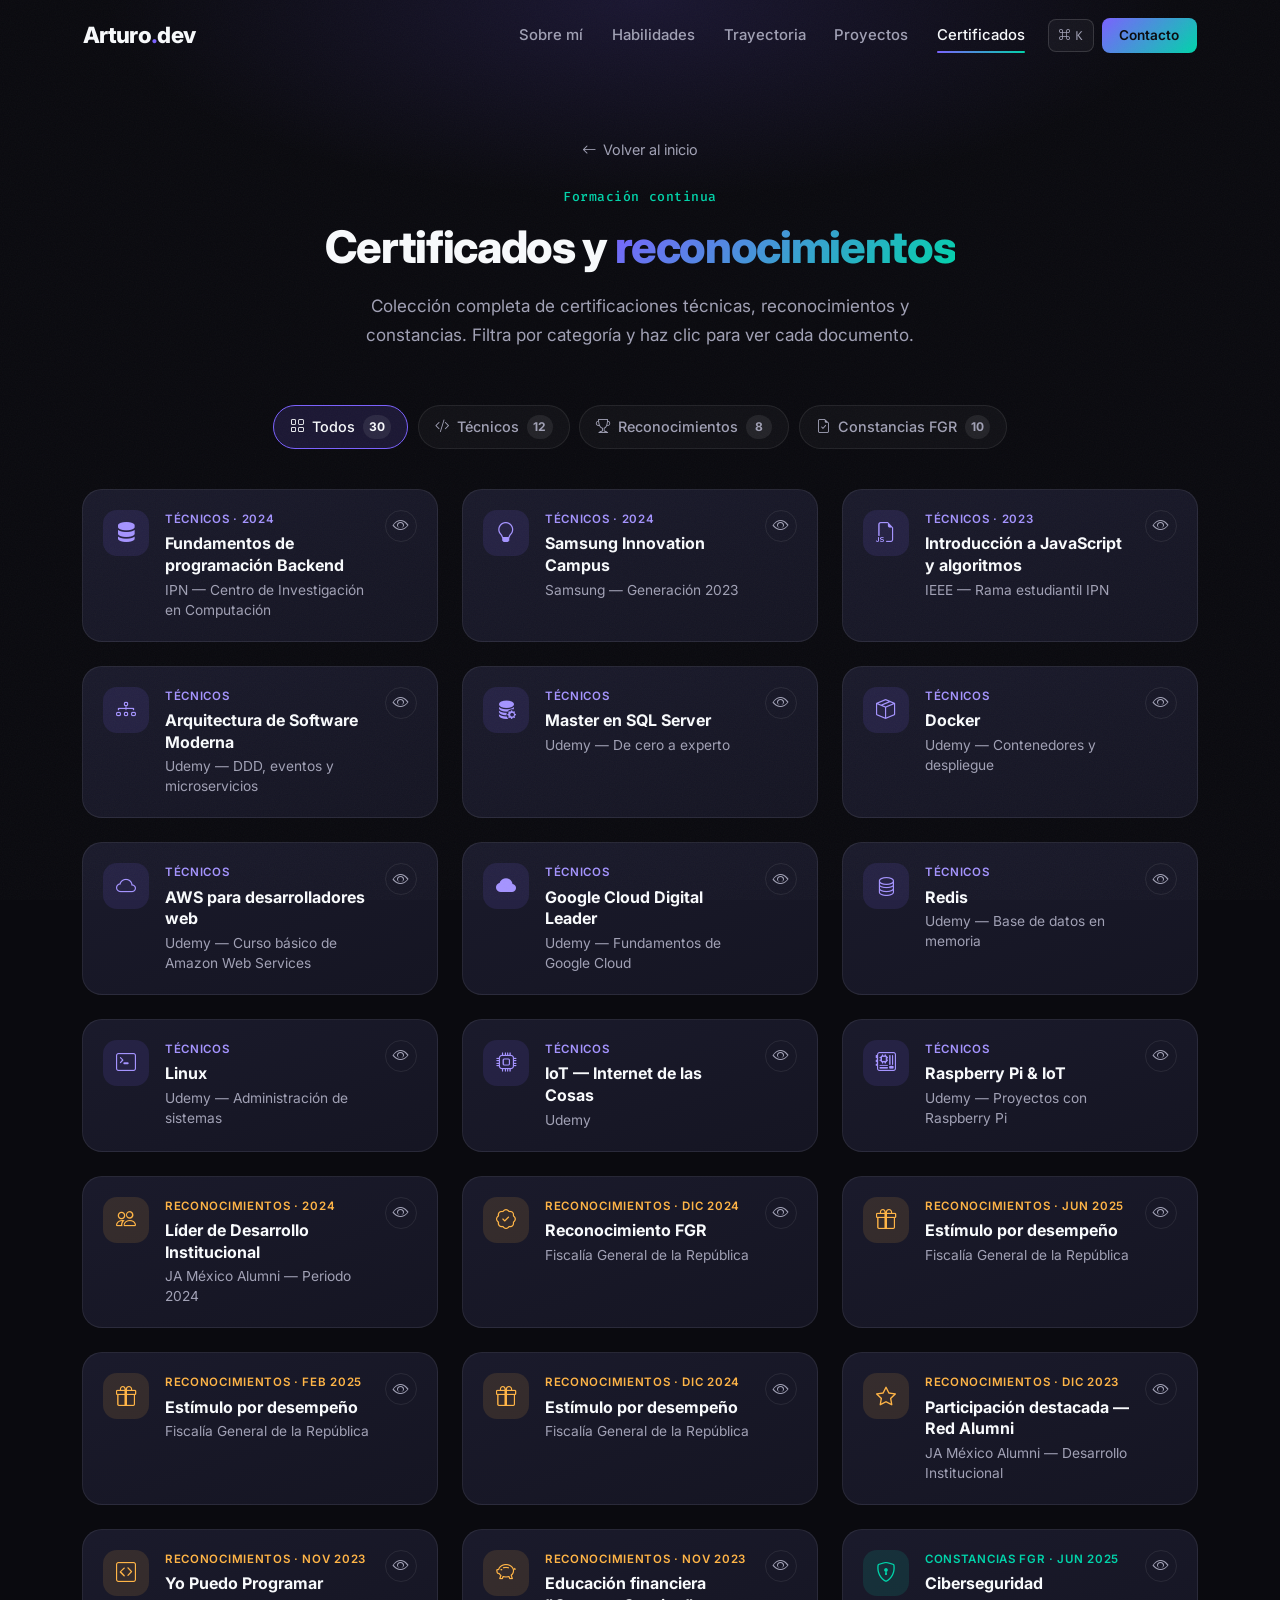
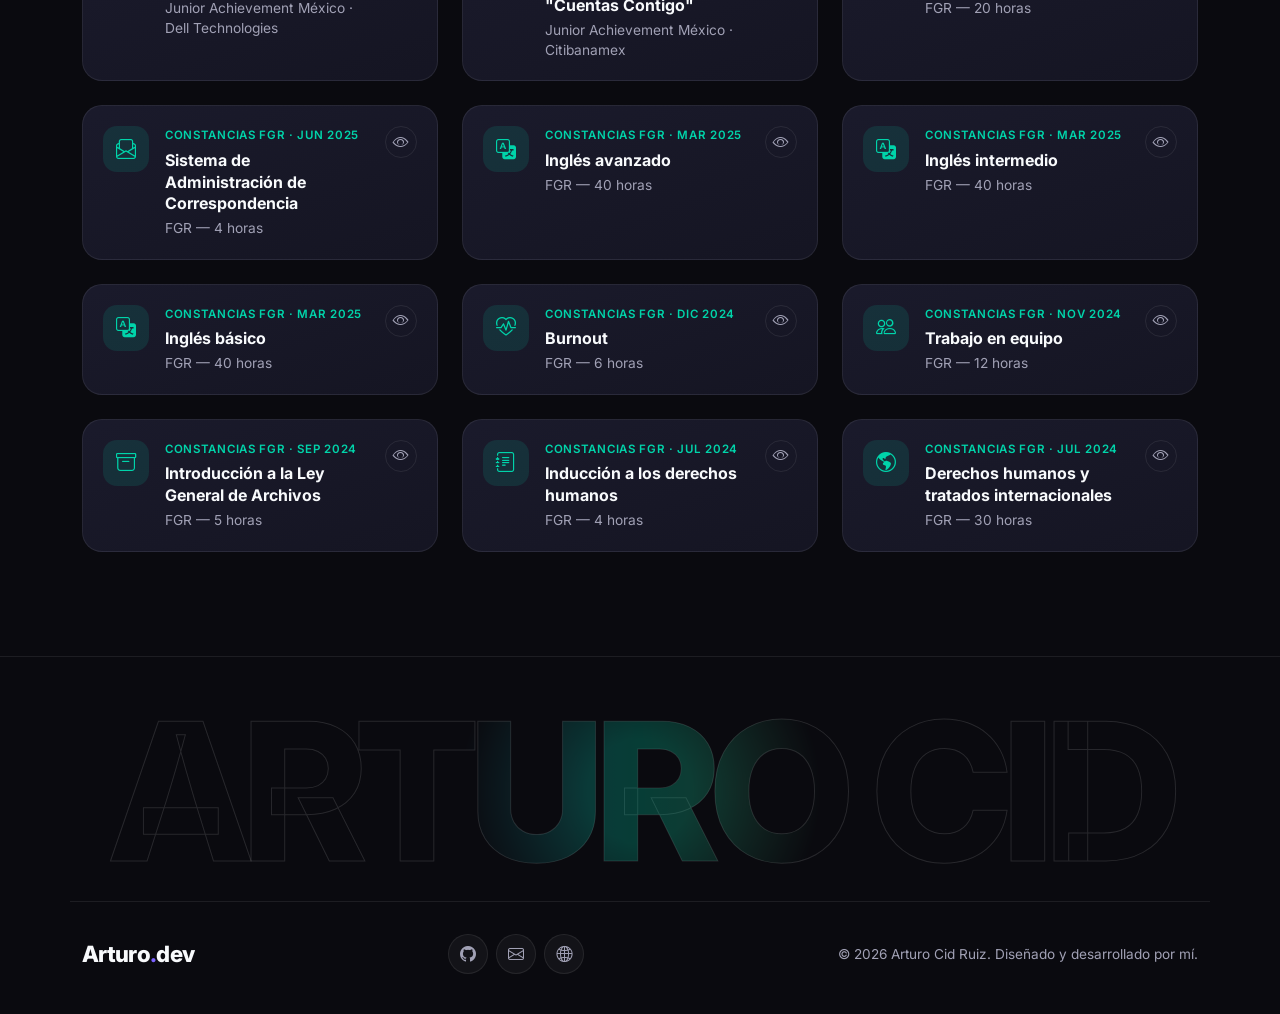
==== pages/certificados.html @ 591535c0 "actualizacion al 13 de octubre del 2026" ====
<!DOCTYPE html>
<html lang="es">
<head>
  <meta charset="UTF-8">
  <meta name="viewport" content="width=device-width, initial-scale=1.0">
  <meta name="description" content="Certificados, reconocimientos y constancias de Arturo Cid Ruiz.">
  <meta name="author" content="Arturo Cid Ruiz">
  <meta name="theme-color" content="#0a0a0f">
  <script>document.documentElement.classList.add('js');</script>
  <title>Certificados | Arturo Cid Ruiz</title>

  <link rel="icon" href="data:image/svg+xml,<svg xmlns='http://www.w3.org/2000/svg' viewBox='0 0 100 100'><rect width='100' height='100' rx='22' fill='%237b61ff'/><text x='50' y='68' font-size='52' font-family='Arial' font-weight='700' text-anchor='middle' fill='white'>AC</text></svg>">

  <!-- Fuentes -->
  <link rel="preconnect" href="https://fonts.googleapis.com">
  <link rel="preconnect" href="https://fonts.gstatic.com" crossorigin>
  <link href="https://fonts.googleapis.com/css2?family=Inter:wght@400;500;600;700;800&family=Fira+Code:wght@400;500&display=swap" rel="stylesheet">

  <!-- Bootstrap 5 + Icons -->
  <link href="https://cdn.jsdelivr.net/npm/bootstrap@5.3.3/dist/css/bootstrap.min.css" rel="stylesheet">
  <link href="https://cdn.jsdelivr.net/npm/bootstrap-icons@1.11.3/font/bootstrap-icons.min.css" rel="stylesheet">

  <!-- Estilos propios -->
  <link rel="stylesheet" href="../styles/main.css">
  <link rel="stylesheet" href="../styles/effects.css">
</head>
<body data-base="../">

  <a class="skip-link" href="#main">Saltar al contenido</a>

  <nav class="navbar navbar-expand-lg navbar-dark navbar-custom fixed-top" aria-label="Navegación principal">
    <div class="container">
      <a class="navbar-brand" href="../index.html">Arturo<span class="brand-dot">.</span>dev</a>
      <button class="navbar-toggler" type="button" data-bs-toggle="collapse" data-bs-target="#navbarNav"
        aria-controls="navbarNav" aria-expanded="false" aria-label="Abrir menú de navegación">
        <span class="navbar-toggler-icon"></span>
      </button>
      <div class="collapse navbar-collapse justify-content-end" id="navbarNav">
        <ul class="navbar-nav align-items-lg-center">
          <li class="nav-item"><a class="nav-link" href="../index.html#about">Sobre mí</a></li>
          <li class="nav-item"><a class="nav-link" href="../index.html#skills">Habilidades</a></li>
          <li class="nav-item"><a class="nav-link" href="../index.html#experience">Trayectoria</a></li>
          <li class="nav-item"><a class="nav-link" href="proyectos.html">Proyectos</a></li>
          <li class="nav-item"><a class="nav-link active" href="certificados.html" aria-current="page">Certificados</a></li>
          <li class="nav-item ms-lg-2"><button type="button" class="cmdk-trigger" data-cmdk aria-label="Abrir buscador de comandos (Ctrl + K)"><i class="bi bi-command"></i><span>K</span></button></li>
          <li class="nav-item ms-lg-2"><a class="btn btn-primary-custom btn-sm nav-cta" href="../index.html#contact">Contacto</a></li>
        </ul>
      </div>
    </div>
  </nav>

  <main id="main">
    <header class="page-header">
      <div class="container">
        <a href="../index.html#certifications" class="back-link reveal"><i class="bi bi-arrow-left"></i> Volver al inicio</a>
        <span class="section-kicker reveal">Formación continua</span>
        <h1 class="section-title reveal">Certificados y <span class="gradient-text">reconocimientos</span></h1>
        <p class="section-subtitle reveal">Colección completa de certificaciones técnicas, reconocimientos y constancias. Filtra por categoría y haz clic para ver cada documento.</p>
      </div>
    </header>

    <section class="section pt-0">
      <div class="container">
        <div class="filter-bar reveal" role="toolbar" aria-label="Filtrar certificados" data-cert-filters></div>
        <div class="row g-4" data-certificates="all"></div>
      </div>
    </section>

  </main>

  <footer class="footer">
    <div class="footer-wordmark" aria-hidden="true"><span data-text="ARTURO CID">ARTURO CID</span></div>
    <div class="container footer-inner">
      <a class="navbar-brand" href="../index.html">Arturo<span class="brand-dot">.</span>dev</a>
      <div class="footer-social">
        <a href="https://github.com/cuyox3" target="_blank" rel="noopener" class="social-link" aria-label="GitHub"><i class="bi bi-github"></i></a>
        <a href="mailto:contacto@cuyox3.com" class="social-link" aria-label="Email"><i class="bi bi-envelope"></i></a>
        <a href="https://cuyox3.com" target="_blank" rel="noopener" class="social-link" aria-label="Sitio web CuyoX3"><i class="bi bi-globe2"></i></a>
      </div>
      <p class="footer-text">&copy; <span data-year></span> Arturo Cid Ruiz. Diseñado y desarrollado por mí.</p>
    </div>
  </footer>

  <button id="backToTop" class="back-to-top" aria-label="Volver arriba"><i class="bi bi-arrow-up"></i></button>

  <!-- ========== VISOR DE DOCUMENTOS ========== -->
  <div id="docModal" class="doc-modal" role="dialog" aria-modal="true" aria-labelledby="docModalTitle" hidden>
    <div class="doc-modal-container">
      <div class="doc-modal-header">
        <h2 class="doc-modal-title" id="docModalTitle">Documento</h2>
        <div class="doc-modal-actions">
          <a id="docModalNewTab" href="#" target="_blank" rel="noopener" class="doc-action-btn" title="Abrir en nueva pestaña" aria-label="Abrir en nueva pestaña">
            <i class="bi bi-box-arrow-up-right"></i>
          </a>
          <a id="docModalDownload" href="#" download class="doc-action-btn" title="Descargar" aria-label="Descargar">
            <i class="bi bi-download"></i>
          </a>
          <button type="button" class="doc-action-btn doc-close-btn" data-doc-close title="Cerrar" aria-label="Cerrar">
            <i class="bi bi-x-lg"></i>
          </button>
        </div>
      </div>
      <div class="doc-modal-body" id="docModalBody">
        <div class="doc-modal-loading" id="docModalLoading">
          <div class="spinner"></div>
          <span>Cargando documento...</span>
        </div>
      </div>
    </div>
  </div>

  <script src="https://cdn.jsdelivr.net/npm/bootstrap@5.3.3/dist/js/bootstrap.bundle.min.js"></script>
  <script src="../scripts/data.js"></script>
  <script src="../scripts/main.js"></script>
  <script src="../scripts/effects.js"></script>
</body>
</html>
---- styles/main.css ----
/* ============================================
   PORTFOLIO - Arturo Cid Ruiz
   Main Stylesheet — Vanilla CSS + Bootstrap 5

   Índice
   1.  Variables
   2.  Base
   3.  Utilidades y tipografía
   4.  Botones
   5.  Navbar
   6.  Hero
   7.  Secciones y encabezados
   8.  Sobre mí
   9.  Habilidades
   10. Trayectoria (timeline)
   11. Proyectos
   12. Certificados
   13. Contacto
   14. Footer
   15. Componentes flotantes (back-to-top, toast)
   16. Visor de documentos
   17. Animaciones
   18. Responsive
   ============================================ */

/* ---------- 1. Variables ---------- */
:root {
  /* Fondos */
  --color-bg: #0a0a0f;
  --color-bg-alt: #11111b;
  --color-bg-card: #161625;
  --color-bg-card-hover: #1c1c2f;
  --color-surface: #16213e;

  /* Acentos */
  --color-primary: #7b61ff;
  --color-primary-rgb: 123, 97, 255;
  --color-primary-light: #a594ff;
  --color-secondary: #00d4aa;
  --color-secondary-rgb: 0, 212, 170;
  --color-accent: #ff6b6b;
  --color-accent-rgb: 255, 107, 107;
  --color-warm: #ffb547;
  --color-warm-rgb: 255, 181, 71;

  /* Texto */
  --color-text: #e4e4e7;
  --color-text-muted: #a1a1b5;
  --color-text-heading: #f8fafc;

  /* Bordes */
  --color-border: rgba(255, 255, 255, 0.08);
  --color-border-strong: rgba(255, 255, 255, 0.14);
  --color-border-hover: rgba(var(--color-primary-rgb), 0.45);

  /* Gradientes */
  --gradient-primary: linear-gradient(135deg, var(--color-primary), var(--color-secondary));
  --gradient-card: linear-gradient(160deg, rgba(28, 28, 47, 0.9), rgba(22, 22, 37, 0.9));

  /* Sombras */
  --shadow-sm: 0 2px 8px rgba(0, 0, 0, 0.3);
  --shadow-md: 0 8px 24px rgba(0, 0, 0, 0.35);
  --shadow-lg: 0 18px 50px rgba(0, 0, 0, 0.45);
  --shadow-glow: 0 10px 40px rgba(var(--color-primary-rgb), 0.18);

  /* Tipografía */
  --font-primary: 'Inter', system-ui, -apple-system, 'Segoe UI', sans-serif;
  --font-mono: 'Fira Code', ui-monospace, monospace;

  /* Espaciado */
  --section-padding: 6.5rem;
  --nav-height: 72px;

  /* Transiciones */
  --transition-fast: 0.2s ease;
  --transition-base: 0.35s cubic-bezier(0.4, 0, 0.2, 1);

  /* Radios */
  --radius-sm: 8px;
  --radius-md: 14px;
  --radius-lg: 20px;
  --radius-pill: 999px;
}

/* ---------- 2. Base ---------- */
*,
*::before,
*::after {
  box-sizing: border-box;
}

html {
  scroll-behavior: smooth;
  scroll-padding-top: var(--nav-height);
}

body {
  margin: 0;
  font-family: var(--font-primary);
  background-color: var(--color-bg);
  color: var(--color-text);
  line-height: 1.7;
  overflow-x: hidden;
  -webkit-font-smoothing: antialiased;
  -moz-osx-font-smoothing: grayscale;
}

body.modal-open-custom {
  overflow: hidden;
}

::selection {
  background: rgba(var(--color-primary-rgb), 0.35);
  color: #fff;
}

a {
  color: var(--color-primary-light);
  text-decoration: none;
  transition: color var(--transition-fast);
}

a:hover {
  color: var(--color-secondary);
}

img {
  max-width: 100%;
  height: auto;
}

:focus-visible {
  outline: 2px solid var(--color-secondary);
  outline-offset: 3px;
  border-radius: 4px;
}

h1, h2, h3, h4, h5, h6 {
  color: var(--color-text-heading);
  font-weight: 700;
  line-height: 1.2;
  letter-spacing: -0.01em;
}

/* Bootstrap usa un gris muy oscuro para .text-muted en fondos oscuros */
.text-muted {
  color: var(--color-text-muted) !important;
}

::-webkit-scrollbar { width: 10px; }
::-webkit-scrollbar-track { background: var(--color-bg); }
::-webkit-scrollbar-thumb {
  background: #2a2a40;
  border-radius: 10px;
  border: 2px solid var(--color-bg);
}
::-webkit-scrollbar-thumb:hover { background: var(--color-primary); }

.skip-link {
  position: fixed;
  top: -100px;
  left: 1rem;
  z-index: 10002;
  padding: 0.6rem 1rem;
  background: var(--color-primary);
  color: #fff;
  border-radius: var(--radius-sm);
  font-weight: 600;
}

.skip-link:focus {
  top: 1rem;
  color: #fff;
}

/* ---------- 3. Utilidades y tipografía ---------- */
.gradient-text {
  background: var(--gradient-primary);
  -webkit-background-clip: text;
  background-clip: text;
  -webkit-text-fill-color: transparent;
}

.chip-list {
  display: flex;
  flex-wrap: wrap;
  gap: 0.5rem;
  list-style: none;
  padding: 0;
  margin: 0;
}

.chip-list li {
  padding: 0.35rem 0.8rem;
  font-size: 0.85rem;
  font-weight: 500;
  color: var(--color-text);
  background: rgba(255, 255, 255, 0.04);
  border: 1px solid var(--color-border);
  border-radius: var(--radius-pill);
  transition: border-color var(--transition-fast), color var(--transition-fast);
}

.chip-list li:hover {
  border-color: var(--color-border-hover);
  color: var(--color-text-heading);
}

.chip-list--sm li {
  padding: 0.2rem 0.65rem;
  font-size: 0.75rem;
  font-weight: 600;
  color: var(--color-primary-light);
  background: rgba(var(--color-primary-rgb), 0.08);
  border-color: rgba(var(--color-primary-rgb), 0.2);
}

.spinner {
  width: 40px;
  height: 40px;
  border: 3px solid var(--color-border);
  border-top-color: var(--color-primary);
  border-radius: 50%;
  animation: spin 0.8s linear infinite;
}

.spinner--sm {
  width: 28px;
  height: 28px;
}

/* ---------- 4. Botones ---------- */
.btn-primary-custom,
.btn-outline-custom {
  display: inline-flex;
  align-items: center;
  justify-content: center;
  padding: 0.75rem 1.6rem;
  font-weight: 600;
  font-size: 0.95rem;
  border-radius: var(--radius-md);
  transition: transform var(--transition-base), box-shadow var(--transition-base),
    background var(--transition-base), border-color var(--transition-base);
}

.btn-primary-custom {
  background: var(--gradient-primary);
  color: #0a0a0f !important;
  border: none;
}

.btn-primary-custom:hover {
  transform: translateY(-2px);
  box-shadow: var(--shadow-glow);
  filter: brightness(1.08);
}

.btn-outline-custom {
  background: rgba(255, 255, 255, 0.02);
  color: var(--color-text-heading) !important;
  border: 1px solid var(--color-border-strong);
}

.btn-outline-custom:hover {
  background: rgba(var(--color-primary-rgb), 0.1);
  border-color: var(--color-primary);
  transform: translateY(-2px);
}

.btn-sm.btn-primary-custom {
  padding: 0.45rem 1.1rem;
  font-size: 0.85rem;
  border-radius: var(--radius-sm);
}

/* ---------- 5. Navbar ---------- */
.navbar-custom {
  min-height: var(--nav-height);
  background: transparent;
  border-bottom: 1px solid transparent;
  transition: background var(--transition-base), border-color var(--transition-base), box-shadow var(--transition-base);
}

.navbar-custom.scrolled {
  background: rgba(10, 10, 15, 0.85);
  backdrop-filter: blur(16px);
  -webkit-backdrop-filter: blur(16px);
  border-bottom-color: var(--color-border);
  box-shadow: var(--shadow-sm);
}

.navbar-brand {
  font-weight: 800;
  font-size: 1.4rem;
  letter-spacing: -0.03em;
  color: var(--color-text-heading) !important;
}

.brand-dot {
  color: var(--color-primary);
}

.navbar-custom .nav-link {
  color: var(--color-text-muted) !important;
  font-weight: 500;
  font-size: 0.93rem;
  padding: 0.5rem 0.9rem !important;
  position: relative;
}

.navbar-custom .nav-link::after {
  content: '';
  position: absolute;
  left: 0.9rem;
  right: 0.9rem;
  bottom: 0.2rem;
  height: 2px;
  background: var(--gradient-primary);
  border-radius: 2px;
  transform: scaleX(0);
  transition: transform var(--transition-base);
}

.navbar-custom .nav-link:hover,
.navbar-custom .nav-link.active {
  color: var(--color-text-heading) !important;
}

.navbar-custom .nav-link:hover::after,
.navbar-custom .nav-link.active::after {
  transform: scaleX(1);
}

.navbar-toggler {
  border: 1px solid var(--color-border-strong) !important;
  padding: 0.4rem 0.55rem;
}

.navbar-toggler:focus {
  box-shadow: none !important;
}

/* ---------- 6. Hero ---------- */
.hero-section {
  position: relative;
  min-height: 100vh;
  min-height: 100svh;
  display: flex;
  align-items: center;
  padding: calc(var(--nav-height) + 3rem) 0 5rem;
  overflow: hidden;
  background:
    radial-gradient(ellipse 60% 50% at 85% 20%, rgba(var(--color-primary-rgb), 0.16), transparent 70%),
    radial-gradient(ellipse 50% 45% at 5% 95%, rgba(var(--color-secondary-rgb), 0.1), transparent 70%),
    var(--color-bg);
}

/* Cuadrícula sutil de fondo */
.hero-section::before {
  content: '';
  position: absolute;
  inset: 0;
  background-image:
    linear-gradient(rgba(255, 255, 255, 0.025) 1px, transparent 1px),
    linear-gradient(90deg, rgba(255, 255, 255, 0.025) 1px, transparent 1px);
  background-size: 56px 56px;
  mask-image: radial-gradient(ellipse 80% 70% at 50% 40%, #000 30%, transparent 80%);
  -webkit-mask-image: radial-gradient(ellipse 80% 70% at 50% 40%, #000 30%, transparent 80%);
  pointer-events: none;
}

#particles-canvas {
  position: absolute;
  inset: 0;
  z-index: 0;
  pointer-events: none;
}

.hero-content {
  position: relative;
  z-index: 1;
}

.eyebrow {
  display: inline-flex;
  align-items: center;
  gap: 0.6rem;
  padding: 0.4rem 0.9rem;
  margin-bottom: 1.5rem;
  font-size: 0.85rem;
  font-weight: 500;
  color: var(--color-text);
  background: rgba(255, 255, 255, 0.04);
  border: 1px solid var(--color-border);
  border-radius: var(--radius-pill);
}

.status-dot {
  width: 8px;
  height: 8px;
  border-radius: 50%;
  background: var(--color-secondary);
  box-shadow: 0 0 0 0 rgba(var(--color-secondary-rgb), 0.6);
  animation: pulse-dot 2s infinite;
}

.hero-name {
  font-size: clamp(2.6rem, 6.5vw, 4.8rem);
  font-weight: 800;
  line-height: 1.05;
  letter-spacing: -0.035em;
  margin-bottom: 1rem;
}

.hero-role {
  font-family: var(--font-mono);
  font-size: clamp(1.05rem, 2.2vw, 1.35rem);
  color: var(--color-secondary);
  margin-bottom: 1.25rem;
  min-height: 1.7em;
}

.typed-cursor {
  color: var(--color-primary);
  margin-left: 2px;
  animation: blink 1s step-end infinite;
}

.hero-lead {
  max-width: 540px;
  font-size: 1.1rem;
  color: var(--color-text-muted);
  margin-bottom: 2rem;
}

.hero-cta {
  display: flex;
  flex-wrap: wrap;
  gap: 0.85rem;
}

.hero-stats {
  display: flex;
  gap: 2.5rem;
  margin: 3rem 0 0;
  padding-top: 2rem;
  border-top: 1px solid var(--color-border);
  max-width: 540px;
}

.hero-stats dt {
  font-size: 2rem;
  font-weight: 800;
  line-height: 1;
  color: var(--color-text-heading);
  margin-bottom: 0.4rem;
}

.hero-stats dd {
  margin: 0;
  font-size: 0.85rem;
  color: var(--color-text-muted);
}

.hero-photo {
  position: relative;
  display: inline-block;
  max-width: 380px;
  width: 100%;
}

.hero-photo-ring {
  position: relative;
  aspect-ratio: 1;
  border-radius: 50%;
  padding: 6px;
  background: var(--gradient-primary);
  box-shadow: 0 30px 80px rgba(var(--color-primary-rgb), 0.25);
}

.hero-photo-ring::before {
  content: '';
  position: absolute;
  inset: -18px;
  border-radius: 50%;
  border: 1px dashed rgba(var(--color-primary-rgb), 0.35);
  animation: spin 40s linear infinite;
}

.hero-photo-ring img {
  width: 100%;
  height: 100%;
  object-fit: cover;
  border-radius: 50%;
  border: 6px solid var(--color-bg);
  background: var(--color-bg-card);
}

.hero-badge {
  position: absolute;
  display: inline-flex;
  align-items: center;
  gap: 0.45rem;
  padding: 0.55rem 1rem;
  font-size: 0.85rem;
  font-weight: 600;
  color: var(--color-text-heading);
  background: rgba(22, 22, 37, 0.85);
  backdrop-filter: blur(10px);
  -webkit-backdrop-filter: blur(10px);
  border: 1px solid var(--color-border-strong);
  border-radius: var(--radius-pill);
  box-shadow: var(--shadow-md);
  white-space: nowrap;
  animation: float 6s ease-in-out infinite;
}

.hero-badge i { color: var(--color-secondary); }

.hero-badge--top {
  top: 12%;
  left: -8%;
}

.hero-badge--bottom {
  bottom: 10%;
  right: -10%;
  animation-delay: -3s;
}

.hero-badge--bottom i { color: var(--color-primary-light); }

.scroll-hint {
  position: absolute;
  left: 50%;
  bottom: 1.5rem;
  transform: translateX(-50%);
  z-index: 1;
  width: 40px;
  height: 40px;
  display: flex;
  align-items: center;
  justify-content: center;
  color: var(--color-text-muted);
  border: 1px solid var(--color-border);
  border-radius: 50%;
  animation: bounce 2.2s ease-in-out infinite;
}

/* ---------- 7. Secciones y encabezados ---------- */
.section {
  position: relative;
  padding: var(--section-padding) 0;
}

.section--alt {
  background: var(--color-bg-alt);
  border-top: 1px solid var(--color-border);
  border-bottom: 1px solid var(--color-border);
}

.section-header {
  text-align: center;
  max-width: 680px;
  margin: 0 auto 3.5rem;
}

.section-kicker {
  display: inline-block;
  font-family: var(--font-mono);
  font-size: 0.82rem;
  font-weight: 500;
  color: var(--color-secondary);
  letter-spacing: 0.04em;
  margin-bottom: 0.75rem;
}

.section-title {
  font-size: clamp(2rem, 4.2vw, 2.8rem);
  font-weight: 800;
  letter-spacing: -0.03em;
  margin-bottom: 1rem;
}

.section-subtitle {
  font-size: 1.07rem;
  color: var(--color-text-muted);
  margin: 0 auto;
  max-width: 600px;
}

/* Encabezado de páginas internas */
.page-header {
  padding: calc(var(--nav-height) + 4rem) 0 3.5rem;
  text-align: center;
  background:
    radial-gradient(ellipse 60% 70% at 50% 0%, rgba(var(--color-primary-rgb), 0.14), transparent 70%),
    var(--color-bg);
}

.page-header .section-kicker,
.page-header .back-link {
  display: block;
}

.back-link {
  display: inline-flex !important;
  align-items: center;
  gap: 0.4rem;
  margin-bottom: 1.5rem;
  font-size: 0.9rem;
  color: var(--color-text-muted);
}

.back-link:hover { color: var(--color-text-heading); }

/* ---------- 8. Sobre mí ---------- */
.about-text p {
  font-size: 1.08rem;
  color: var(--color-text);
  margin-bottom: 1.25rem;
}

.about-text strong { color: var(--color-text-heading); }

.info-grid {
  display: grid;
  grid-template-columns: repeat(2, minmax(0, 1fr));
  gap: 1rem;
  margin: 2rem 0 0;
}

.info-item {
  display: flex;
  align-items: center;
  gap: 0.85rem;
  padding: 0.9rem 1rem;
  background: rgba(255, 255, 255, 0.02);
  border: 1px solid var(--color-border);
  border-radius: var(--radius-md);
}

.info-icon {
  width: 40px;
  height: 40px;
  flex-shrink: 0;
  display: flex;
  align-items: center;
  justify-content: center;
  border-radius: var(--radius-sm);
  background: rgba(var(--color-primary-rgb), 0.12);
  color: var(--color-primary-light);
}

.info-item dt {
  font-size: 0.72rem;
  font-weight: 600;
  color: var(--color-text-muted);
  text-transform: uppercase;
  letter-spacing: 0.08em;
}

.info-item dd {
  margin: 0;
  font-weight: 600;
  color: var(--color-text-heading);
  line-height: 1.4;
}

.services {
  display: flex;
  flex-direction: column;
  gap: 1rem;
}

.service-item {
  display: flex;
  gap: 1.1rem;
  padding: 1.4rem;
  background: var(--gradient-card);
  border: 1px solid var(--color-border);
  border-radius: var(--radius-lg);
  transition: border-color var(--transition-base), transform var(--transition-base);
}

.service-item:hover {
  border-color: var(--color-border-hover);
  transform: translateX(4px);
}

.service-icon {
  width: 48px;
  height: 48px;
  flex-shrink: 0;
  display: flex;
  align-items: center;
  justify-content: center;
  font-size: 1.3rem;
  border-radius: var(--radius-md);
  background: rgba(var(--color-secondary-rgb), 0.1);
  color: var(--color-secondary);
}

.service-item h3 {
  font-size: 1.05rem;
  margin-bottom: 0.3rem;
}

.service-item p {
  margin: 0;
  font-size: 0.92rem;
  color: var(--color-text-muted);
  line-height: 1.6;
}

/* ---------- 9. Habilidades ---------- */
.skill-group {
  height: 100%;
  padding: 1.75rem;
  background: var(--gradient-card);
  border: 1px solid var(--color-border);
  border-radius: var(--radius-lg);
  transition: border-color var(--transition-base), transform var(--transition-base), box-shadow var(--transition-base);
}

.skill-group:hover {
  border-color: var(--color-border-hover);
  transform: translateY(-4px);
  box-shadow: var(--shadow-glow);
}

.skill-group-head {
  display: flex;
  align-items: center;
  gap: 0.8rem;
  margin-bottom: 1.25rem;
}

.skill-group-head i {
  width: 42px;
  height: 42px;
  display: flex;
  align-items: center;
  justify-content: center;
  font-size: 1.2rem;
  border-radius: var(--radius-md);
  background: rgba(var(--color-primary-rgb), 0.12);
  color: var(--color-primary-light);
}

.skill-group-head h3 {
  font-size: 1.1rem;
  margin: 0;
}

/* ---------- 10. Trayectoria (timeline) ---------- */
.timeline-heading {
  display: flex;
  align-items: center;
  gap: 0.6rem;
  font-size: 1.25rem;
  margin-bottom: 1.75rem;
}

.timeline-heading i { color: var(--color-secondary); }

.timeline {
  list-style: none;
  margin: 0;
  padding: 0 0 0 1.75rem;
  position: relative;
}

.timeline::before {
  content: '';
  position: absolute;
  left: 5px;
  top: 8px;
  bottom: 8px;
  width: 2px;
  background: linear-gradient(to bottom, var(--color-primary), rgba(var(--color-secondary-rgb), 0.2));
  border-radius: 2px;
}

.timeline-item {
  position: relative;
  padding-bottom: 2rem;
}

.timeline-item:last-child { padding-bottom: 0; }

.timeline-item::before {
  content: '';
  position: absolute;
  left: calc(-1.75rem);
  top: 6px;
  width: 12px;
  height: 12px;
  border-radius: 50%;
  background: var(--color-bg-alt);
  border: 2px solid var(--color-primary);
  box-shadow: 0 0 0 4px rgba(var(--color-primary-rgb), 0.12);
}

.timeline-date {
  display: inline-block;
  font-family: var(--font-mono);
  font-size: 0.78rem;
  color: var(--color-secondary);
  margin-bottom: 0.35rem;
}

.timeline-item h4 {
  font-size: 1.1rem;
  margin-bottom: 0.15rem;
}

.timeline-org {
  font-size: 0.92rem;
  font-weight: 500;
  color: var(--color-primary-light);
  margin-bottom: 0.6rem;
}

.timeline-item ul {
  margin: 0;
  padding-left: 1.1rem;
  color: var(--color-text-muted);
  font-size: 0.93rem;
}

.timeline-item ul li { margin-bottom: 0.25rem; }
.timeline-item ul li::marker { color: rgba(var(--color-primary-rgb), 0.7); }

/* ---------- 11. Proyectos ---------- */
.project-card {
  height: 100%;
  display: flex;
  flex-direction: column;
  background: var(--gradient-card);
  border: 1px solid var(--color-border);
  border-radius: var(--radius-lg);
  overflow: hidden;
  transition: transform var(--transition-base), border-color var(--transition-base), box-shadow var(--transition-base);
}

.project-card:hover {
  transform: translateY(-6px);
  border-color: var(--color-border-hover);
  box-shadow: var(--shadow-lg);
}

.project-preview {
  display: block;
  padding: 0.75rem 0.75rem 0;
}

.browser-bar {
  display: flex;
  align-items: center;
  gap: 6px;
  padding: 0.55rem 0.8rem;
  background: rgba(255, 255, 255, 0.04);
  border: 1px solid var(--color-border);
  border-bottom: none;
  border-radius: var(--radius-md) var(--radius-md) 0 0;
}

.browser-bar span {
  width: 9px;
  height: 9px;
  border-radius: 50%;
  background: rgba(255, 255, 255, 0.15);
}

.browser-bar span:nth-child(1) { background: #ff6b6b; }
.browser-bar span:nth-child(2) { background: #ffd93d; }
.browser-bar span:nth-child(3) { background: #6bcf7f; }

.browser-bar em {
  flex: 1;
  margin-left: 0.6rem;
  padding: 0.1rem 0.6rem;
  font-family: var(--font-mono);
  font-size: 0.72rem;
  font-style: normal;
  color: var(--color-text-muted);
  background: rgba(0, 0, 0, 0.25);
  border-radius: var(--radius-pill);
  white-space: nowrap;
  overflow: hidden;
  text-overflow: ellipsis;
}

.project-shot {
  position: relative;
  aspect-ratio: 16 / 10;
  overflow: hidden;
  background: linear-gradient(135deg, var(--color-bg-card), var(--color-surface));
  border: 1px solid var(--color-border);
  border-radius: 0 0 var(--radius-sm) var(--radius-sm);
}

.project-shot img {
  position: absolute;
  inset: 0;
  width: 100%;
  height: 100%;
  object-fit: cover;
  object-position: top center;
  transition: transform 0.6s cubic-bezier(0.4, 0, 0.2, 1);
}

.project-card:hover .project-shot img {
  transform: scale(1.04);
}

.project-shot-fallback {
  position: absolute;
  inset: 0;
  display: none;
  flex-direction: column;
  align-items: center;
  justify-content: center;
  gap: 0.6rem;
  font-family: var(--font-mono);
  font-size: 0.8rem;
  color: var(--color-text-muted);
}

.project-shot-fallback i {
  font-size: 2.2rem;
  color: var(--color-primary);
  opacity: 0.7;
}

.project-shot.is-fallback img { display: none; }
.project-shot.is-fallback .project-shot-fallback { display: flex; }

.project-overlay {
  position: absolute;
  inset: 0;
  z-index: 4;
  display: flex;
  align-items: center;
  justify-content: center;
  background: rgba(10, 10, 15, 0.55);
  backdrop-filter: blur(2px);
  -webkit-backdrop-filter: blur(2px);
  opacity: 0;
  transition: opacity var(--transition-base);
}

.project-card:hover .project-overlay { opacity: 1; }

.project-body {
  flex: 1;
  display: flex;
  flex-direction: column;
  padding: 1.4rem 1.5rem 1.5rem;
}

.project-body h3 {
  font-size: 1.15rem;
  margin-bottom: 0.5rem;
}

.project-body p {
  font-size: 0.92rem;
  color: var(--color-text-muted);
  margin-bottom: 1rem;
}

.project-link {
  margin-top: auto;
  padding-top: 1.1rem;
  display: inline-flex;
  align-items: center;
  gap: 0.35rem;
  font-family: var(--font-mono);
  font-size: 0.82rem;
  color: var(--color-text-muted);
}

.project-link:hover { color: var(--color-secondary); }

.project-badges {
  display: flex;
  flex-wrap: wrap;
  gap: 0.4rem;
  margin-bottom: 0.75rem;
}

.project-badge {
  display: inline-flex;
  align-items: center;
  gap: 0.3rem;
  padding: 0.15rem 0.6rem;
  font-size: 0.7rem;
  font-weight: 600;
  text-transform: uppercase;
  letter-spacing: 0.06em;
  color: var(--color-secondary);
  background: rgba(var(--color-secondary-rgb), 0.1);
  border-radius: var(--radius-pill);
}

.project-badge--group {
  color: var(--color-primary-light);
  background: rgba(var(--color-primary-rgb), 0.12);
}

.project-badge--private {
  color: var(--color-warm);
  background: rgba(var(--color-warm-rgb), 0.1);
}

.project-subtitle {
  font-size: 0.75rem;
  font-weight: 700;
  text-transform: uppercase;
  letter-spacing: 0.08em;
  color: var(--color-text-muted);
  margin: 0 0 0.5rem;
}

.project-features {
  list-style: none;
  padding: 0;
  margin: 0 0 1rem;
  font-size: 0.9rem;
}

.project-features li {
  position: relative;
  padding-left: 1.4rem;
  margin-bottom: 0.3rem;
  color: var(--color-text);
}

.project-features li::before {
  content: '\F272'; /* bi-check2 */
  font-family: 'bootstrap-icons';
  position: absolute;
  left: 0;
  color: var(--color-secondary);
}

.project-how {
  margin-bottom: 1rem;
  border: 1px solid var(--color-border);
  border-radius: var(--radius-sm);
  background: rgba(255, 255, 255, 0.02);
}

.project-how summary {
  padding: 0.55rem 0.85rem;
  font-size: 0.85rem;
  font-weight: 600;
  color: var(--color-text-heading);
  cursor: pointer;
}

.project-how ol {
  margin: 0;
  padding: 0 0.85rem 0.75rem 2rem;
  font-size: 0.88rem;
  color: var(--color-text-muted);
}

.project-group + .project-group {
  margin-top: 4rem;
}

.project-group[hidden] { display: none; }

.project-group-head {
  display: flex;
  align-items: center;
  gap: 1rem;
  margin-bottom: 1.75rem;
  padding-bottom: 1.25rem;
  border-bottom: 1px solid var(--color-border);
}

.project-group-icon {
  width: 52px;
  height: 52px;
  flex-shrink: 0;
  display: flex;
  align-items: center;
  justify-content: center;
  font-size: 1.4rem;
  border-radius: var(--radius-md);
  background: rgba(var(--color-primary-rgb), 0.12);
  color: var(--color-primary-light);
}

.project-group-head h2 {
  display: flex;
  align-items: center;
  gap: 0.6rem;
  font-size: 1.5rem;
  margin: 0 0 0.2rem;
}

.project-group-count {
  padding: 0 0.55rem;
  font-size: 0.8rem;
  line-height: 1.6rem;
  color: var(--color-text-muted);
  background: rgba(255, 255, 255, 0.06);
  border-radius: var(--radius-pill);
}

.project-group-head p {
  margin: 0;
  font-size: 0.95rem;
  color: var(--color-text-muted);
}

/* ---------- 12. Certificados ---------- */
.filter-bar {
  display: flex;
  flex-wrap: wrap;
  justify-content: center;
  gap: 0.6rem;
  margin-bottom: 2.5rem;
}

.filter-btn {
  display: inline-flex;
  align-items: center;
  gap: 0.5rem;
  padding: 0.55rem 1rem;
  font-size: 0.9rem;
  font-weight: 500;
  color: var(--color-text-muted);
  background: rgba(255, 255, 255, 0.03);
  border: 1px solid var(--color-border);
  border-radius: var(--radius-pill);
  cursor: pointer;
  transition: all var(--transition-fast);
}

.filter-btn:hover {
  color: var(--color-text-heading);
  border-color: var(--color-border-strong);
}

.filter-btn.active {
  color: var(--color-text-heading);
  background: rgba(var(--color-primary-rgb), 0.15);
  border-color: var(--color-primary);
}

.filter-count {
  min-width: 1.6rem;
  padding: 0 0.4rem;
  font-size: 0.75rem;
  font-weight: 700;
  line-height: 1.5rem;
  text-align: center;
  border-radius: var(--radius-pill);
  background: rgba(255, 255, 255, 0.08);
}

.cert-card {
  --cert-rgb: var(--color-primary-rgb);
  --cert-color: var(--color-primary-light);
  width: 100%;
  height: 100%;
  display: flex;
  align-items: flex-start;
  gap: 1rem;
  padding: 1.25rem;
  text-align: left;
  color: inherit;
  font: inherit;
  background: var(--gradient-card);
  border: 1px solid var(--color-border);
  border-radius: var(--radius-lg);
  cursor: pointer;
  transition: transform var(--transition-base), border-color var(--transition-base), box-shadow var(--transition-base);
}

.cert-card--reconocimiento {
  --cert-rgb: var(--color-warm-rgb);
  --cert-color: var(--color-warm);
}

.cert-card--constancia {
  --cert-rgb: var(--color-secondary-rgb);
  --cert-color: var(--color-secondary);
}

.cert-card:hover {
  transform: translateY(-4px);
  border-color: rgba(var(--cert-rgb), 0.5);
  box-shadow: 0 12px 36px rgba(var(--cert-rgb), 0.12);
}

.cert-icon {
  width: 46px;
  height: 46px;
  flex-shrink: 0;
  display: flex;
  align-items: center;
  justify-content: center;
  font-size: 1.25rem;
  border-radius: var(--radius-md);
  background: rgba(var(--cert-rgb), 0.12);
  color: var(--cert-color);
}

.cert-content {
  flex: 1;
  min-width: 0;
  display: flex;
  flex-direction: column;
}

.cert-meta {
  font-size: 0.72rem;
  font-weight: 600;
  text-transform: uppercase;
  letter-spacing: 0.06em;
  color: var(--cert-color);
  margin-bottom: 0.25rem;
}

.cert-title {
  font-weight: 700;
  color: var(--color-text-heading);
  line-height: 1.35;
  margin-bottom: 0.25rem;
}

.cert-issuer {
  font-size: 0.86rem;
  color: var(--color-text-muted);
  line-height: 1.45;
}

.cert-action {
  flex-shrink: 0;
  width: 32px;
  height: 32px;
  display: flex;
  align-items: center;
  justify-content: center;
  border-radius: 50%;
  color: var(--color-text-muted);
  border: 1px solid var(--color-border);
  transition: all var(--transition-fast);
}

.cert-card:hover .cert-action {
  color: #0a0a0f;
  background: var(--cert-color);
  border-color: var(--cert-color);
}

/* ---------- 13. Contacto ---------- */
.contact-list {
  list-style: none;
  margin: 0;
  padding: 0;
  display: flex;
  flex-direction: column;
  gap: 0.85rem;
}

.contact-info-item {
  display: flex;
  align-items: center;
  gap: 1rem;
  padding: 1rem 1.1rem;
  color: inherit;
  background: rgba(255, 255, 255, 0.02);
  border: 1px solid var(--color-border);
  border-radius: var(--radius-md);
  transition: border-color var(--transition-base), transform var(--transition-base);
}

a.contact-info-item:hover {
  color: inherit;
  border-color: var(--color-border-hover);
  transform: translateX(4px);
}

.ci-icon {
  width: 46px;
  height: 46px;
  flex-shrink: 0;
  display: flex;
  align-items: center;
  justify-content: center;
  font-size: 1.15rem;
  border-radius: var(--radius-md);
  background: rgba(var(--color-primary-rgb), 0.12);
  color: var(--color-primary-light);
}

.ci-label {
  display: block;
  font-size: 0.72rem;
  font-weight: 600;
  text-transform: uppercase;
  letter-spacing: 0.08em;
  color: var(--color-text-muted);
}

.ci-value {
  display: block;
  font-weight: 600;
  color: var(--color-text-heading);
  word-break: break-word;
}

.contact-card {
  padding: 2.25rem;
  background: var(--gradient-card);
  border: 1px solid var(--color-border);
  border-radius: var(--radius-lg);
}

.contact-card .form-label {
  font-size: 0.88rem;
  font-weight: 500;
  color: var(--color-text-muted);
  margin-bottom: 0.4rem;
}

.contact-card .form-control {
  padding: 0.75rem 1rem;
  color: var(--color-text);
  background: rgba(255, 255, 255, 0.03);
  border: 1px solid var(--color-border-strong);
  border-radius: var(--radius-sm);
  transition: border-color var(--transition-fast), box-shadow var(--transition-fast);
}

.contact-card .form-control:focus {
  color: var(--color-text);
  background: rgba(255, 255, 255, 0.05);
  border-color: var(--color-primary);
  box-shadow: 0 0 0 3px rgba(var(--color-primary-rgb), 0.18);
}

.contact-card .form-control::placeholder {
  color: rgba(161, 161, 181, 0.6);
}

.contact-card .was-validated .form-control:invalid {
  border-color: var(--color-accent);
}

.form-note {
  margin: 0.75rem 0 0;
  font-size: 0.8rem;
  text-align: center;
  color: var(--color-text-muted);
}

/* ---------- 14. Footer ---------- */
.footer {
  padding: 2.5rem 0;
  border-top: 1px solid var(--color-border);
  background: var(--color-bg);
}

.footer-inner {
  display: flex;
  flex-wrap: wrap;
  align-items: center;
  justify-content: space-between;
  gap: 1.25rem;
}

.footer-social {
  display: flex;
  gap: 0.5rem;
}

.social-link {
  width: 40px;
  height: 40px;
  display: inline-flex;
  align-items: center;
  justify-content: center;
  color: var(--color-text-muted);
  background: rgba(255, 255, 255, 0.04);
  border: 1px solid var(--color-border);
  border-radius: 50%;
  transition: all var(--transition-base);
}

.social-link:hover {
  color: var(--color-primary-light);
  background: rgba(var(--color-primary-rgb), 0.15);
  border-color: var(--color-primary);
  transform: translateY(-3px);
}

.footer-text {
  margin: 0;
  font-size: 0.85rem;
  color: var(--color-text-muted);
}

/* ---------- 15. Componentes flotantes ---------- */
.back-to-top {
  position: fixed;
  right: 1.5rem;
  bottom: 1.5rem;
  z-index: 999;
  width: 46px;
  height: 46px;
  display: flex;
  align-items: center;
  justify-content: center;
  font-size: 1.1rem;
  color: #0a0a0f;
  background: var(--gradient-primary);
  border: none;
  border-radius: 50%;
  box-shadow: var(--shadow-md);
  cursor: pointer;
  opacity: 0;
  visibility: hidden;
  transform: translateY(10px);
  transition: all var(--transition-base);
}

.back-to-top.visible {
  opacity: 1;
  visibility: visible;
  transform: translateY(0);
}

.back-to-top:hover {
  transform: translateY(-3px);
  box-shadow: var(--shadow-glow);
}

.toast-notification {
  position: fixed;
  left: 50%;
  bottom: 2rem;
  z-index: 10001;
  display: flex;
  align-items: center;
  gap: 0.75rem;
  max-width: calc(100vw - 2rem);
  padding: 0.9rem 1.4rem;
  font-size: 0.9rem;
  font-weight: 500;
  color: var(--color-text);
  background: var(--color-bg-card);
  border: 1px solid var(--color-border-strong);
  border-radius: var(--radius-md);
  box-shadow: var(--shadow-lg);
  opacity: 0;
  transform: translateX(-50%) translateY(100px);
  transition: all 0.4s cubic-bezier(0.4, 0, 0.2, 1);
  pointer-events: none;
}

.toast-notification.show {
  opacity: 1;
  transform: translateX(-50%) translateY(0);
}

.toast-notification i { font-size: 1.2rem; }
.toast-notification.success i { color: var(--color-secondary); }
.toast-notification.error { border-color: rgba(var(--color-accent-rgb), 0.5); }
.toast-notification.error i { color: var(--color-accent); }

/* ---------- 16. Visor de documentos ---------- */
.doc-modal {
  position: fixed;
  inset: 0;
  z-index: 10000;
  display: flex;
  align-items: center;
  justify-content: center;
  padding: 1.5rem;
  background: rgba(0, 0, 0, 0.8);
  backdrop-filter: blur(10px);
  -webkit-backdrop-filter: blur(10px);
  opacity: 0;
  transition: opacity 0.3s ease;
}

.doc-modal[hidden] { display: none; }
.doc-modal.active { opacity: 1; }

.doc-modal-container {
  width: 100%;
  max-width: 980px;
  height: 90vh;
  display: flex;
  flex-direction: column;
  overflow: hidden;
  background: var(--color-bg-alt);
  border: 1px solid var(--color-border-strong);
  border-radius: var(--radius-lg);
  box-shadow: 0 25px 80px rgba(0, 0, 0, 0.6);
  transform: scale(0.96) translateY(16px);
  transition: transform 0.3s cubic-bezier(0.4, 0, 0.2, 1);
}

.doc-modal.active .doc-modal-container {
  transform: none;
}

.doc-modal-header {
  flex-shrink: 0;
  display: flex;
  align-items: center;
  justify-content: space-between;
  gap: 1rem;
  padding: 0.9rem 1.25rem;
  border-bottom: 1px solid var(--color-border);
}

.doc-modal-title {
  flex: 1;
  min-width: 0;
  margin: 0;
  font-size: 1rem;
  white-space: nowrap;
  overflow: hidden;
  text-overflow: ellipsis;
}

.doc-modal-actions {
  display: flex;
  gap: 0.5rem;
}

.doc-action-btn {
  width: 38px;
  height: 38px;
  display: flex;
  align-items: center;
  justify-content: center;
  color: var(--color-text-muted);
  background: rgba(255, 255, 255, 0.04);
  border: 1px solid var(--color-border);
  border-radius: var(--radius-sm);
  cursor: pointer;
  transition: all var(--transition-fast);
}

.doc-action-btn:hover {
  color: var(--color-primary-light);
  background: rgba(var(--color-primary-rgb), 0.15);
  border-color: var(--color-primary);
}

.doc-close-btn:hover {
  color: var(--color-accent);
  background: rgba(var(--color-accent-rgb), 0.15);
  border-color: var(--color-accent);
}

.doc-modal-body {
  position: relative;
  flex: 1;
  overflow: hidden;
  background: #1b1b28;
}

.doc-modal-body iframe {
  width: 100%;
  height: 100%;
  border: none;
}

.doc-modal-body img {
  width: 100%;
  height: 100%;
  object-fit: contain;
  padding: 1rem;
}

.doc-modal-loading {
  position: absolute;
  inset: 0;
  z-index: 2;
  display: flex;
  flex-direction: column;
  align-items: center;
  justify-content: center;
  gap: 1rem;
  color: var(--color-text-muted);
  background: var(--color-bg-alt);
  transition: opacity 0.3s ease, visibility 0.3s ease;
}

.doc-modal-loading.hidden {
  opacity: 0;
  visibility: hidden;
}

/* ---------- 17. Animaciones ---------- */
/* Solo se ocultan si JS está disponible (clase .js en <html>) */
.js .reveal {
  opacity: 0;
  transform: translateY(24px);
  transition: opacity 0.7s ease-out, transform 0.7s ease-out;
}

.js .reveal.visible {
  opacity: 1;
  transform: none;
}

@keyframes spin {
  to { transform: rotate(360deg); }
}

@keyframes blink {
  50% { opacity: 0; }
}

@keyframes float {
  0%, 100% { transform: translateY(0); }
  50% { transform: translateY(-10px); }
}

@keyframes bounce {
  0%, 100% { transform: translate(-50%, 0); }
  50% { transform: translate(-50%, 6px); }
}

@keyframes pulse-dot {
  0% { box-shadow: 0 0 0 0 rgba(var(--color-secondary-rgb), 0.6); }
  70% { box-shadow: 0 0 0 8px rgba(var(--color-secondary-rgb), 0); }
  100% { box-shadow: 0 0 0 0 rgba(var(--color-secondary-rgb), 0); }
}

@media (prefers-reduced-motion: reduce) {
  html { scroll-behavior: auto; }

  *,
  *::before,
  *::after {
    animation-duration: 0.01ms !important;
    animation-iteration-count: 1 !important;
    transition-duration: 0.01ms !important;
  }
}

/* ---------- 18. Responsive ---------- */
@media (max-width: 991.98px) {
  :root {
    --section-padding: 4.5rem;
  }

  .navbar-custom {
    background: rgba(10, 10, 15, 0.92);
    backdrop-filter: blur(16px);
    -webkit-backdrop-filter: blur(16px);
  }

  .navbar-collapse {
    margin-top: 0.75rem;
    padding: 0.75rem;
    background: var(--color-bg-card);
    border: 1px solid var(--color-border);
    border-radius: var(--radius-md);
  }

  .navbar-custom .nav-link::after { display: none; }

  .nav-cta {
    width: 100%;
    margin-top: 0.5rem;
  }

  .hero-section {
    text-align: center;
  }

  .hero-lead,
  .hero-stats {
    margin-left: auto;
    margin-right: auto;
  }

  .hero-cta,
  .hero-stats {
    justify-content: center;
  }

  .hero-photo {
    max-width: 260px;
  }

  .hero-badge--top { left: -18%; }
  .hero-badge--bottom { right: -18%; }

  .scroll-hint { display: none; }
}

@media (max-width: 575.98px) {
  .hero-section {
    padding-top: calc(var(--nav-height) + 2rem);
  }

  .hero-photo {
    max-width: 200px;
  }

  .hero-badge {
    font-size: 0.75rem;
    padding: 0.4rem 0.75rem;
  }

  .hero-badge--top { left: -22%; top: 4%; }
  .hero-badge--bottom { right: -22%; bottom: 4%; }

  .hero-cta {
    flex-direction: column;
  }

  .hero-cta .btn { width: 100%; }

  .hero-stats {
    gap: 1.25rem;
    justify-content: space-between;
  }

  .hero-stats dt { font-size: 1.6rem; }

  .info-grid {
    grid-template-columns: 1fr;
  }

  .contact-card {
    padding: 1.5rem;
  }

  .footer-inner {
    flex-direction: column;
    text-align: center;
  }

  .doc-modal {
    padding: 0.5rem;
  }

  .doc-modal-container {
    height: 94vh;
    border-radius: var(--radius-md);
  }
}
---- styles/effects.css ----
/* ============================================
   PORTFOLIO - Arturo Cid Ruiz
   Efectos visuales e interacciones

   Índice
   1.  Utilidades (@property, keyframes)
   2.  Globales: grano, barra de progreso, cursor, chispas
   3.  Navbar flotante (isla)
   4.  Botón y paleta de comandos (Ctrl + K)
   5.  Hero: aurora, nombre animado, foco de luz, órbita, anillo
   6.  Marcas de agua de sección y texto "descifrado"
   7.  Tarjetas: foco de luz, borde luminoso, inclinación 3D
   8.  Habilidades: marquesina y chips
   9.  Trayectoria: línea que se dibuja con el scroll
   10. Proyectos: captura que se desplaza
   11. Contacto: borde giratorio, copiar email, confeti
   12. Footer: marca gigante con luz
   13. Modo hacker (código Konami)
   14. Movimiento reducido y táctil
   ============================================ */

/* ---------- 1. Utilidades ---------- */
@property --angle {
  syntax: '<angle>';
  initial-value: 0deg;
  inherits: false;
}

@keyframes rotate-angle {
  to { --angle: 360deg; }
}

@keyframes aurora-drift {
  0%, 100% { transform: translate(0, 0) scale(1); }
  33% { transform: translate(8%, -6%) scale(1.15); }
  66% { transform: translate(-6%, 8%) scale(0.9); }
}

@keyframes word-rise {
  from { transform: translateY(115%) rotate(6deg); }
  to { transform: translateY(0) rotate(0); }
}

@keyframes gradient-pan {
  to { background-position: 200% center; }
}

@keyframes marquee {
  to { transform: translateX(-50%); }
}

@keyframes chip-in {
  from { opacity: 0; transform: translateY(10px) scale(0.85); }
  to { opacity: 1; transform: none; }
}

@keyframes pop-in {
  from { opacity: 0; transform: translateY(16px) scale(0.96); }
  to { opacity: 1; transform: none; }
}

@keyframes spark {
  to { transform: translate(var(--sx), var(--sy)) scale(0); opacity: 0; }
}

@keyframes confetti-fall {
  0% { transform: translate(0, 0) rotate(0); opacity: 1; }
  100% { transform: translate(var(--cx), var(--cy)) rotate(var(--cr)); opacity: 0; }
}

.pop-in {
  animation: pop-in 0.5s cubic-bezier(0.2, 0.8, 0.2, 1) both;
}

/* ---------- 2. Globales ---------- */

/* Grano de película sutil sobre toda la página */
body::after {
  content: '';
  position: fixed;
  inset: 0;
  z-index: 9990;
  pointer-events: none;
  opacity: 0.035;
  background-image: url("data:image/svg+xml,%3Csvg xmlns='http://www.w3.org/2000/svg' width='160' height='160'%3E%3Cfilter id='n'%3E%3CfeTurbulence type='fractalNoise' baseFrequency='0.85' numOctaves='3' stitchTiles='stitch'/%3E%3C/filter%3E%3Crect width='100%25' height='100%25' filter='url(%23n)'/%3E%3C/svg%3E");
}

/* Barra de progreso de lectura */
.scroll-progress {
  position: fixed;
  top: 0;
  left: 0;
  right: 0;
  z-index: 1040;
  height: 3px;
  background: linear-gradient(90deg, var(--color-primary), var(--color-secondary), var(--color-warm));
  transform-origin: 0 50%;
  transform: scaleX(0);
  pointer-events: none;
  box-shadow: 0 0 12px rgba(var(--color-secondary-rgb), 0.6);
}

/* Anillo que sigue al cursor */
.cursor-ring {
  position: fixed;
  top: 0;
  left: 0;
  z-index: 10003;
  width: 34px;
  height: 34px;
  margin: -17px 0 0 -17px;
  display: flex;
  align-items: center;
  justify-content: center;
  border: 1.5px solid rgba(var(--color-secondary-rgb), 0.7);
  border-radius: 50%;
  pointer-events: none;
  opacity: 0;
  mix-blend-mode: difference;
  transition: width 0.3s, height 0.3s, margin 0.3s, background 0.3s, border-color 0.3s, opacity 0.3s;
}

.cursor-ring.is-visible { opacity: 1; }

.cursor-ring.is-hover {
  width: 56px;
  height: 56px;
  margin: -28px 0 0 -28px;
  background: rgba(var(--color-secondary-rgb), 0.15);
  border-color: var(--color-secondary);
}

.cursor-ring.is-label {
  width: 86px;
  height: 86px;
  margin: -43px 0 0 -43px;
  background: var(--color-secondary);
  border-color: var(--color-secondary);
  mix-blend-mode: normal;
}

.cursor-ring span {
  font-size: 0.75rem;
  font-weight: 700;
  color: #0a0a0f;
  opacity: 0;
  transition: opacity 0.2s;
}

.cursor-ring.is-label span { opacity: 1; }

.cursor-ring.is-down {
  transform: scale(0.8);
}

/* Chispas al hacer clic */
.click-spark {
  position: fixed;
  z-index: 10004;
  width: 6px;
  height: 6px;
  margin: -3px 0 0 -3px;
  border-radius: 50%;
  pointer-events: none;
  background: var(--spark-color, var(--color-secondary));
  animation: spark 0.6s cubic-bezier(0.2, 0.8, 0.2, 1) forwards;
}

/* ---------- 3. Navbar flotante ---------- */
@media (min-width: 992px) {
  .navbar-custom > .container {
    transition: max-width 0.5s cubic-bezier(0.4, 0, 0.2, 1), padding 0.5s, background 0.5s, border-color 0.5s, margin 0.5s, border-radius 0.5s;
    border: 1px solid transparent;
    border-radius: 999px;
  }

  .navbar-custom.scrolled {
    background: transparent;
    border-bottom-color: transparent;
    box-shadow: none;
    backdrop-filter: none;
    -webkit-backdrop-filter: none;
  }

  .navbar-custom.scrolled > .container {
    max-width: 1040px;
    margin-top: 0.6rem;
    padding: 0.35rem 0.5rem 0.35rem 1.4rem;
    background: rgba(17, 17, 27, 0.72);
    backdrop-filter: blur(18px) saturate(1.4);
    -webkit-backdrop-filter: blur(18px) saturate(1.4);
    border-color: var(--color-border-strong);
    box-shadow: 0 10px 40px rgba(0, 0, 0, 0.45), inset 0 1px 0 rgba(255, 255, 255, 0.05);
  }
}

/* ---------- 4. Paleta de comandos ---------- */
.cmdk-trigger {
  display: inline-flex;
  align-items: center;
  gap: 0.25rem;
  padding: 0.3rem 0.6rem;
  font-family: var(--font-mono);
  font-size: 0.8rem;
  color: var(--color-text-muted);
  background: rgba(255, 255, 255, 0.04);
  border: 1px solid var(--color-border-strong);
  border-radius: var(--radius-sm);
  cursor: pointer;
  transition: color 0.2s, border-color 0.2s, background 0.2s;
}

.cmdk-trigger:hover {
  color: var(--color-text-heading);
  border-color: var(--color-primary);
  background: rgba(var(--color-primary-rgb), 0.12);
}

.cmdk {
  position: fixed;
  inset: 0;
  z-index: 10005;
  display: flex;
  align-items: flex-start;
  justify-content: center;
  padding: 14vh 1rem 1rem;
  background: rgba(5, 5, 10, 0.6);
  backdrop-filter: blur(8px);
  -webkit-backdrop-filter: blur(8px);
  opacity: 0;
  transition: opacity 0.2s ease;
}

.cmdk[hidden] { display: none; }
.cmdk.active { opacity: 1; }

.cmdk-box {
  width: 100%;
  max-width: 560px;
  overflow: hidden;
  background: rgba(22, 22, 37, 0.96);
  border: 1px solid var(--color-border-strong);
  border-radius: var(--radius-lg);
  box-shadow: 0 30px 90px rgba(0, 0, 0, 0.6), 0 0 0 1px rgba(var(--color-primary-rgb), 0.15);
  transform: translateY(-10px) scale(0.98);
  transition: transform 0.25s cubic-bezier(0.2, 0.8, 0.2, 1);
}

.cmdk.active .cmdk-box { transform: none; }

.cmdk-input-row {
  display: flex;
  align-items: center;
  gap: 0.75rem;
  padding: 1rem 1.25rem;
  border-bottom: 1px solid var(--color-border);
  color: var(--color-text-muted);
}

.cmdk-input {
  flex: 1;
  min-width: 0;
  font: inherit;
  font-size: 1rem;
  color: var(--color-text-heading);
  background: transparent;
  border: none;
  outline: none;
}

.cmdk-input::placeholder { color: var(--color-text-muted); }

.cmdk-esc {
  font-family: var(--font-mono);
  font-size: 0.7rem;
  padding: 0.15rem 0.45rem;
  border: 1px solid var(--color-border-strong);
  border-radius: 6px;
}

.cmdk-list {
  list-style: none;
  margin: 0;
  padding: 0.5rem;
  max-height: 50vh;
  overflow-y: auto;
}

.cmdk-group {
  padding: 0.6rem 0.75rem 0.3rem;
  font-size: 0.7rem;
  font-weight: 600;
  text-transform: uppercase;
  letter-spacing: 0.08em;
  color: var(--color-text-muted);
}

.cmdk-item {
  display: flex;
  align-items: center;
  gap: 0.75rem;
  padding: 0.65rem 0.75rem;
  font-size: 0.93rem;
  color: var(--color-text);
  border-radius: var(--radius-sm);
  cursor: pointer;
}

.cmdk-item i {
  width: 30px;
  height: 30px;
  display: flex;
  align-items: center;
  justify-content: center;
  color: var(--color-primary-light);
  background: rgba(var(--color-primary-rgb), 0.12);
  border-radius: 8px;
}

.cmdk-item small {
  margin-left: auto;
  font-family: var(--font-mono);
  font-size: 0.72rem;
  color: var(--color-text-muted);
}

.cmdk-item.is-active {
  color: var(--color-text-heading);
  background: rgba(var(--color-primary-rgb), 0.16);
}

.cmdk-empty {
  padding: 1.5rem;
  text-align: center;
  color: var(--color-text-muted);
}

.cmdk-hint {
  display: flex;
  gap: 1rem;
  padding: 0.6rem 1.25rem;
  font-size: 0.75rem;
  color: var(--color-text-muted);
  border-top: 1px solid var(--color-border);
}

.cmdk-hint kbd {
  font-family: var(--font-mono);
  font-size: 0.7rem;
  padding: 0.05rem 0.35rem;
  color: var(--color-text);
  background: rgba(255, 255, 255, 0.06);
  border-radius: 4px;
}

/* ---------- 5. Hero ---------- */
.hero-aurora {
  position: absolute;
  inset: 0;
  z-index: 0;
  overflow: hidden;
  pointer-events: none;
  filter: blur(70px);
  opacity: 0.55;
}

.hero-aurora span {
  position: absolute;
  border-radius: 50%;
  animation: aurora-drift 18s ease-in-out infinite;
}

.hero-aurora span:nth-child(1) {
  top: -10%;
  right: 5%;
  width: 42vw;
  height: 42vw;
  background: radial-gradient(circle, rgba(var(--color-primary-rgb), 0.55), transparent 65%);
}

.hero-aurora span:nth-child(2) {
  bottom: -20%;
  left: -10%;
  width: 38vw;
  height: 38vw;
  background: radial-gradient(circle, rgba(var(--color-secondary-rgb), 0.35), transparent 65%);
  animation-duration: 22s;
  animation-delay: -6s;
}

.hero-aurora span:nth-child(3) {
  top: 30%;
  left: 35%;
  width: 26vw;
  height: 26vw;
  background: radial-gradient(circle, rgba(var(--color-warm-rgb), 0.18), transparent 65%);
  animation-duration: 26s;
  animation-delay: -12s;
}

/* Foco de luz que sigue al cursor dentro del hero */
.hero-section::after {
  content: '';
  position: absolute;
  inset: 0;
  z-index: 0;
  pointer-events: none;
  background: radial-gradient(600px circle at var(--hx, 50%) var(--hy, -20%), rgba(var(--color-primary-rgb), 0.12), transparent 60%);
  transition: background 0.1s;
}

/* Nombre: cada palabra sube desde una máscara */
.hero-name .word {
  display: inline-block;
  overflow: hidden;
  padding-bottom: 0.08em;
  margin-bottom: -0.08em;
  vertical-align: top;
}

.hero-name .word-inner {
  display: inline-block;
  will-change: transform;
}

.js .hero-name .word-inner {
  transform: translateY(115%);
}

.js .hero-name.visible .word-inner {
  animation: word-rise 1s cubic-bezier(0.2, 0.8, 0.2, 1) forwards;
  animation-delay: calc(var(--d) * 110ms + 120ms);
}

.hero-name .word-inner.gradient-text {
  background-image: linear-gradient(90deg, var(--color-primary), var(--color-secondary), var(--color-primary));
  background-size: 200% auto;
}

.js .hero-name.visible .word-inner.gradient-text {
  animation: word-rise 1s cubic-bezier(0.2, 0.8, 0.2, 1) forwards, gradient-pan 5s linear infinite;
  animation-delay: calc(var(--d) * 110ms + 120ms), 0s;
}

/* Anillo con degradado cónico giratorio */
.hero-photo-ring {
  background: conic-gradient(from var(--angle), var(--color-primary), var(--color-secondary), var(--color-warm), var(--color-primary));
  animation: rotate-angle 6s linear infinite;
}

.hero-photo {
  transition: transform 0.4s cubic-bezier(0.2, 0.8, 0.2, 1);
  transform-style: preserve-3d;
}

/* Iconos en órbita */
.orbit {
  --r: 225px;
  position: absolute;
  top: 50%;
  left: 50%;
  width: 0;
  height: 0;
  z-index: 2;
  pointer-events: none;
  animation: spin 40s linear infinite;
}

.orbit-item {
  position: absolute;
  top: 0;
  left: 0;
  width: 44px;
  height: 44px;
  margin: -22px 0 0 -22px;
  transform: rotate(calc(var(--i) * 60deg)) translateY(calc(var(--r) * -1)) rotate(calc(var(--i) * -60deg));
}

.orbit-item i {
  width: 100%;
  height: 100%;
  display: flex;
  align-items: center;
  justify-content: center;
  font-size: 1.15rem;
  color: var(--color-text-heading);
  background: rgba(22, 22, 37, 0.85);
  border: 1px solid var(--color-border-strong);
  border-radius: 12px;
  box-shadow: 0 8px 24px rgba(0, 0, 0, 0.4);
  backdrop-filter: blur(8px);
  -webkit-backdrop-filter: blur(8px);
  animation: spin 40s linear infinite reverse;
}

.orbit-item:nth-child(odd) i { color: var(--color-secondary); }
.orbit-item:nth-child(even) i { color: var(--color-primary-light); }

.hero-badge { z-index: 3; }

/* ---------- 6. Marcas de agua y texto descifrado ---------- */
.section {
  overflow: hidden;
  overflow: clip;
}

.section-watermark {
  position: absolute;
  top: 2.5rem;
  left: 0;
  z-index: 0;
  font-size: clamp(5rem, 16vw, 15rem);
  font-weight: 800;
  line-height: 1;
  letter-spacing: -0.04em;
  white-space: nowrap;
  color: transparent;
  -webkit-text-stroke: 1px rgba(255, 255, 255, 0.05);
  pointer-events: none;
  user-select: none;
  will-change: transform;
}

.section > .container,
.section > .marquee-wrap {
  position: relative;
  z-index: 1;
}

.section-kicker.is-scrambling {
  color: var(--color-primary-light);
}

/* ---------- 7. Tarjetas ---------- */

/* Foco de luz que sigue al cursor + borde luminoso */
.spotlight {
  --mx: -999px;
  --my: -999px;
  --spot-rgb: var(--color-primary-rgb);
  position: relative;
  isolation: isolate;
}

.spotlight::after {
  content: '';
  position: absolute;
  inset: 0;
  z-index: -1;
  border-radius: inherit;
  pointer-events: none;
  background:
    radial-gradient(420px circle at var(--mx) var(--my), rgba(var(--spot-rgb), 0.1), transparent 45%);
  opacity: 0;
  transition: opacity 0.35s ease;
}

.spotlight::before {
  content: '';
  position: absolute;
  inset: 0;
  z-index: 3;
  padding: 1px;
  border-radius: inherit;
  pointer-events: none;
  background: radial-gradient(260px circle at var(--mx) var(--my), rgba(var(--spot-rgb), 0.9), transparent 45%);
  -webkit-mask: linear-gradient(#000 0 0) content-box, linear-gradient(#000 0 0);
  -webkit-mask-composite: xor;
  mask: linear-gradient(#000 0 0) content-box exclude, linear-gradient(#000 0 0);
  opacity: 0;
  transition: opacity 0.35s ease;
}

.spotlight:hover::after,
.spotlight:hover::before {
  opacity: 1;
}

.cert-card--reconocimiento.spotlight { --spot-rgb: var(--color-warm-rgb); }
.cert-card--constancia.spotlight { --spot-rgb: var(--color-secondary-rgb); }
.service-item.spotlight { --spot-rgb: var(--color-secondary-rgb); }

/* Brillo diagonal en certificados */
.cert-card {
  overflow: hidden;
}

.cert-card .cert-content,
.cert-card .cert-icon,
.cert-card .cert-action {
  position: relative;
  z-index: 4;
}

.cert-card > .cert-shine {
  position: absolute;
  top: 0;
  left: -60%;
  z-index: 1;
  width: 40%;
  height: 100%;
  background: linear-gradient(105deg, transparent, rgba(255, 255, 255, 0.08), transparent);
  transform: skewX(-20deg);
  transition: left 0.7s ease;
  pointer-events: none;
}

.cert-card:hover > .cert-shine {
  left: 130%;
}

/* Inclinación 3D */
[data-tilt].is-tilting {
  transition: transform 0.12s ease-out !important;
}

.tilt-glare {
  position: absolute;
  inset: 0;
  z-index: 5;
  border-radius: inherit;
  pointer-events: none;
  background: radial-gradient(circle at var(--gx, 50%) var(--gy, 0%), rgba(255, 255, 255, 0.14), transparent 55%);
  opacity: 0;
  transition: opacity 0.3s;
}

[data-tilt]:hover > .tilt-glare { opacity: 1; }

/* ---------- 8. Habilidades ---------- */
.marquee-wrap {
  display: flex;
  flex-direction: column;
  gap: 1rem;
  margin: 0 0 3.5rem;
  -webkit-mask-image: linear-gradient(90deg, transparent, #000 12%, #000 88%, transparent);
  mask-image: linear-gradient(90deg, transparent, #000 12%, #000 88%, transparent);
}

.marquee {
  display: flex;
  overflow: hidden;
  transform: rotate(-1.5deg);
}

.marquee--reverse {
  transform: rotate(1deg);
}

.marquee-track {
  display: flex;
  flex-shrink: 0;
  gap: 1rem;
  padding-right: 1rem;
  animation: marquee 40s linear infinite;
}

.marquee--reverse .marquee-track {
  animation-direction: reverse;
  animation-duration: 46s;
}

.marquee:hover .marquee-track {
  animation-play-state: paused;
}

.marquee-track span {
  display: inline-flex;
  align-items: center;
  gap: 0.6rem;
  padding: 0.75rem 1.4rem;
  font-size: 1.05rem;
  font-weight: 600;
  white-space: nowrap;
  color: var(--color-text-heading);
  background: rgba(255, 255, 255, 0.03);
  border: 1px solid var(--color-border);
  border-radius: var(--radius-pill);
  transition: background 0.3s, border-color 0.3s;
}

.marquee-track span:hover {
  background: rgba(var(--color-primary-rgb), 0.14);
  border-color: var(--color-primary);
}

.marquee-track span i {
  font-size: 1.2rem;
  color: var(--color-secondary);
}

.marquee--reverse .marquee-track span i {
  color: var(--color-primary-light);
}

.js .skill-group .chip-list li {
  opacity: 0;
}

.js .reveal.visible .skill-group .chip-list li {
  animation: chip-in 0.45s cubic-bezier(0.2, 0.8, 0.2, 1) forwards;
  animation-delay: calc(var(--i, 0) * 55ms + 250ms);
}

/* ---------- 9. Trayectoria ---------- */
.timeline-progress {
  position: absolute;
  left: 5px;
  top: 8px;
  width: 2px;
  height: 0;
  z-index: 1;
  border-radius: 2px;
  background: linear-gradient(to bottom, var(--color-secondary), var(--color-primary));
  box-shadow: 0 0 12px rgba(var(--color-secondary-rgb), 0.7);
  pointer-events: none;
}

.timeline-progress::after {
  content: '';
  position: absolute;
  bottom: -4px;
  left: -3px;
  width: 8px;
  height: 8px;
  border-radius: 50%;
  background: var(--color-secondary);
  box-shadow: 0 0 14px 4px rgba(var(--color-secondary-rgb), 0.7);
}

.timeline-item::before {
  z-index: 2;
  transition: background 0.4s, border-color 0.4s, box-shadow 0.4s, transform 0.4s;
}

.timeline-item.is-active::before {
  background: var(--color-secondary);
  border-color: var(--color-secondary);
  box-shadow: 0 0 0 5px rgba(var(--color-secondary-rgb), 0.2), 0 0 18px rgba(var(--color-secondary-rgb), 0.8);
  transform: scale(1.15);
}

.timeline-item h4,
.timeline-item ul {
  transition: color 0.4s, opacity 0.4s;
}

.js .timeline-item:not(.is-active) ul {
  opacity: 0.55;
}

/* ---------- 10. Proyectos ---------- */
/* La captura completa del sitio se desplaza al pasar el cursor */
.project-shot img {
  object-position: center top;
  transition: object-position 5s cubic-bezier(0.45, 0, 0.55, 1), transform 0.6s;
}

.project-card:hover .project-shot img {
  object-position: center bottom;
  transform: none;
}

.project-card {
  transform-style: preserve-3d;
}

.project-overlay {
  opacity: 0;
}

/* Con cursor personalizado el botón sobra; el anillo muestra "Visitar" */
.has-cursor .project-card:hover .project-overlay {
  opacity: 0;
}

/* ---------- 11. Contacto ---------- */
.glow-border {
  position: relative;
  isolation: isolate;
}

.glow-border > form {
  position: relative;
  z-index: 4;
}

.contact-card.glow-border::before {
  content: '';
  position: absolute;
  inset: -1px;
  z-index: 3;
  padding: 1.5px;
  border-radius: inherit;
  pointer-events: none;
  background: conic-gradient(from var(--angle), transparent 0deg, transparent 220deg, var(--color-primary) 280deg, var(--color-secondary) 330deg, transparent 360deg);
  -webkit-mask: linear-gradient(#000 0 0) content-box, linear-gradient(#000 0 0);
  -webkit-mask-composite: xor;
  mask: linear-gradient(#000 0 0) content-box exclude, linear-gradient(#000 0 0);
  animation: rotate-angle 5s linear infinite;
  opacity: 1;
}

.contact-copy-row {
  position: relative;
}

.contact-copy-row .contact-info-item {
  padding-right: 6.5rem;
}

.copy-btn {
  position: absolute;
  top: 50%;
  right: 1rem;
  transform: translateY(-50%);
  display: inline-flex;
  align-items: center;
  gap: 0.35rem;
  padding: 0.35rem 0.75rem;
  font-size: 0.8rem;
  font-weight: 600;
  color: var(--color-text-muted);
  background: rgba(255, 255, 255, 0.05);
  border: 1px solid var(--color-border-strong);
  border-radius: var(--radius-pill);
  cursor: pointer;
  transition: all 0.2s;
}

.copy-btn:hover {
  color: var(--color-text-heading);
  border-color: var(--color-secondary);
}

.copy-btn.is-copied {
  color: #0a0a0f;
  background: var(--color-secondary);
  border-color: var(--color-secondary);
}

.local-time {
  font-family: var(--font-mono);
  color: var(--color-secondary);
}

.confetti-piece {
  position: fixed;
  z-index: 10004;
  width: 8px;
  height: 12px;
  border-radius: 2px;
  pointer-events: none;
  animation: confetti-fall 1.4s cubic-bezier(0.15, 0.7, 0.3, 1) forwards;
}

/* ---------- 12. Footer ---------- */
.footer {
  position: relative;
  overflow: hidden;
  padding-top: 0;
}

.footer-wordmark {
  --fx: 50%;
  --fy: 50%;
  position: relative;
  padding: 3rem 0 1.5rem;
  text-align: center;
  font-size: clamp(3.5rem, 15vw, 13rem);
  font-weight: 800;
  line-height: 0.9;
  letter-spacing: -0.05em;
  white-space: nowrap;
  user-select: none;
}

.footer-wordmark span {
  position: relative;
  display: inline-block;
  color: transparent;
  -webkit-text-stroke: 1px rgba(255, 255, 255, 0.12);
}

.footer-wordmark span::after {
  content: attr(data-text);
  position: absolute;
  inset: 0;
  color: transparent;
  -webkit-text-stroke: 0;
  background: linear-gradient(90deg, var(--color-primary), var(--color-secondary), var(--color-warm));
  -webkit-background-clip: text;
  background-clip: text;
  -webkit-mask-image: radial-gradient(260px circle at var(--fx) var(--fy), #000 20%, transparent 70%);
  mask-image: radial-gradient(260px circle at var(--fx) var(--fy), #000 20%, transparent 70%);
  opacity: 0.25;
  transition: opacity 0.4s;
}

.footer-wordmark:hover span::after {
  opacity: 1;
}

.footer-inner {
  position: relative;
  padding-top: 2rem;
  border-top: 1px solid var(--color-border);
}

/* ---------- 13. Modo hacker ---------- */
.matrix-canvas {
  position: fixed;
  inset: 0;
  z-index: 10006;
  pointer-events: none;
  opacity: 0;
  transition: opacity 0.6s;
}

.matrix-canvas.active { opacity: 0.85; }

/* ---------- 14. Movimiento reducido y táctil ---------- */
@media (max-width: 991.98px) {
  .hero-photo { margin: 2rem 0 2.25rem; }
  .orbit { --r: 160px; }
  .orbit-item { width: 38px; height: 38px; margin: -19px 0 0 -19px; }
  .orbit-item i { font-size: 1rem; border-radius: 10px; }
  .hero-aurora span { width: 70vw !important; height: 70vw !important; }
}

@media (max-width: 575.98px) {
  .orbit { display: none; }
  .hero-photo { margin: 0.5rem 0 1rem; }
  .marquee-track span { font-size: 0.9rem; padding: 0.55rem 1rem; }
  .section-watermark { top: 1.5rem; }
  .contact-copy-row .contact-info-item { padding-right: 1.1rem; padding-bottom: 3.2rem; }
  .copy-btn { top: auto; bottom: 0.85rem; right: auto; left: 4.6rem; transform: none; }
}

@media (hover: none), (pointer: coarse) {
  .cursor-ring { display: none; }
  .spotlight::before,
  .spotlight::after { display: none; }
}

@media (prefers-reduced-motion: reduce) {
  .hero-aurora,
  .orbit,
  .cursor-ring,
  .click-spark,
  .confetti-piece,
  .section-watermark { display: none; }

  .js .hero-name .word-inner,
  .js .skill-group .chip-list li {
    transform: none;
    opacity: 1;
  }

  .marquee-track { animation: none; }
  .project-shot img { transition: none; }
}
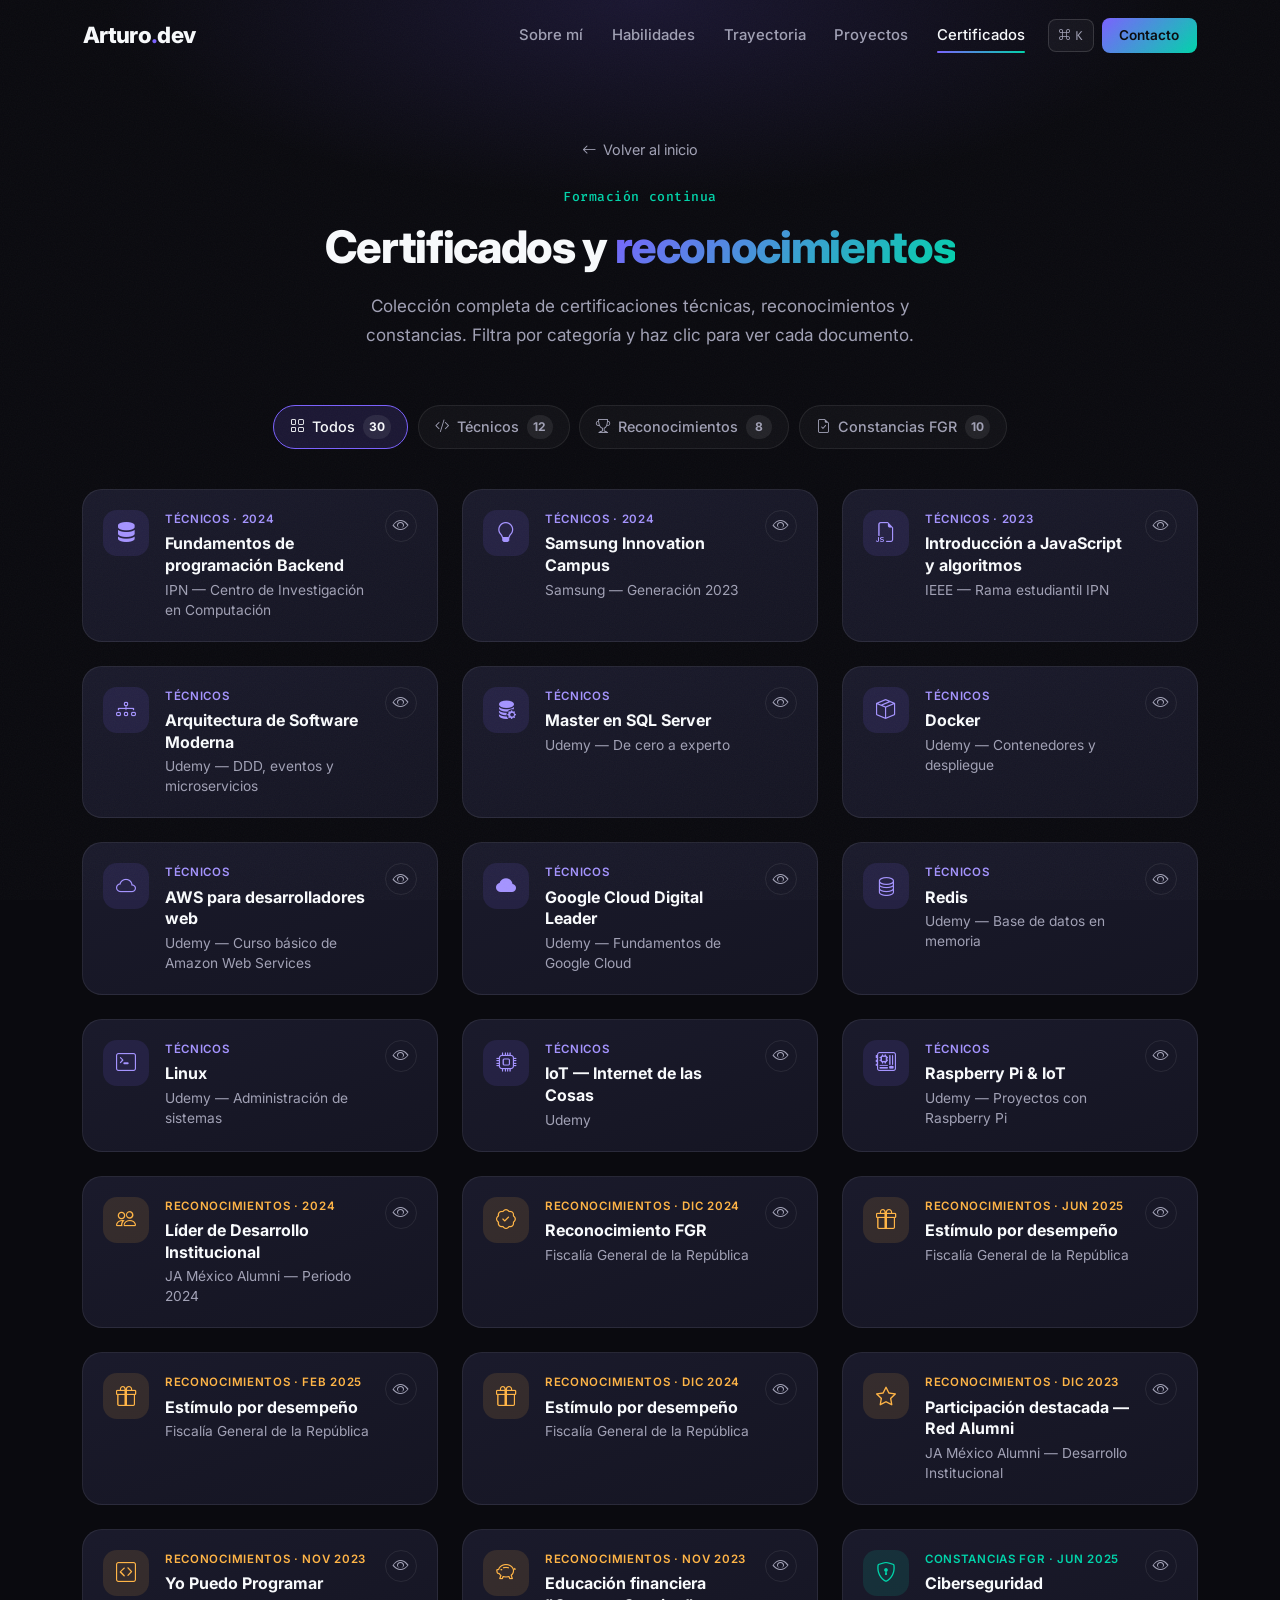
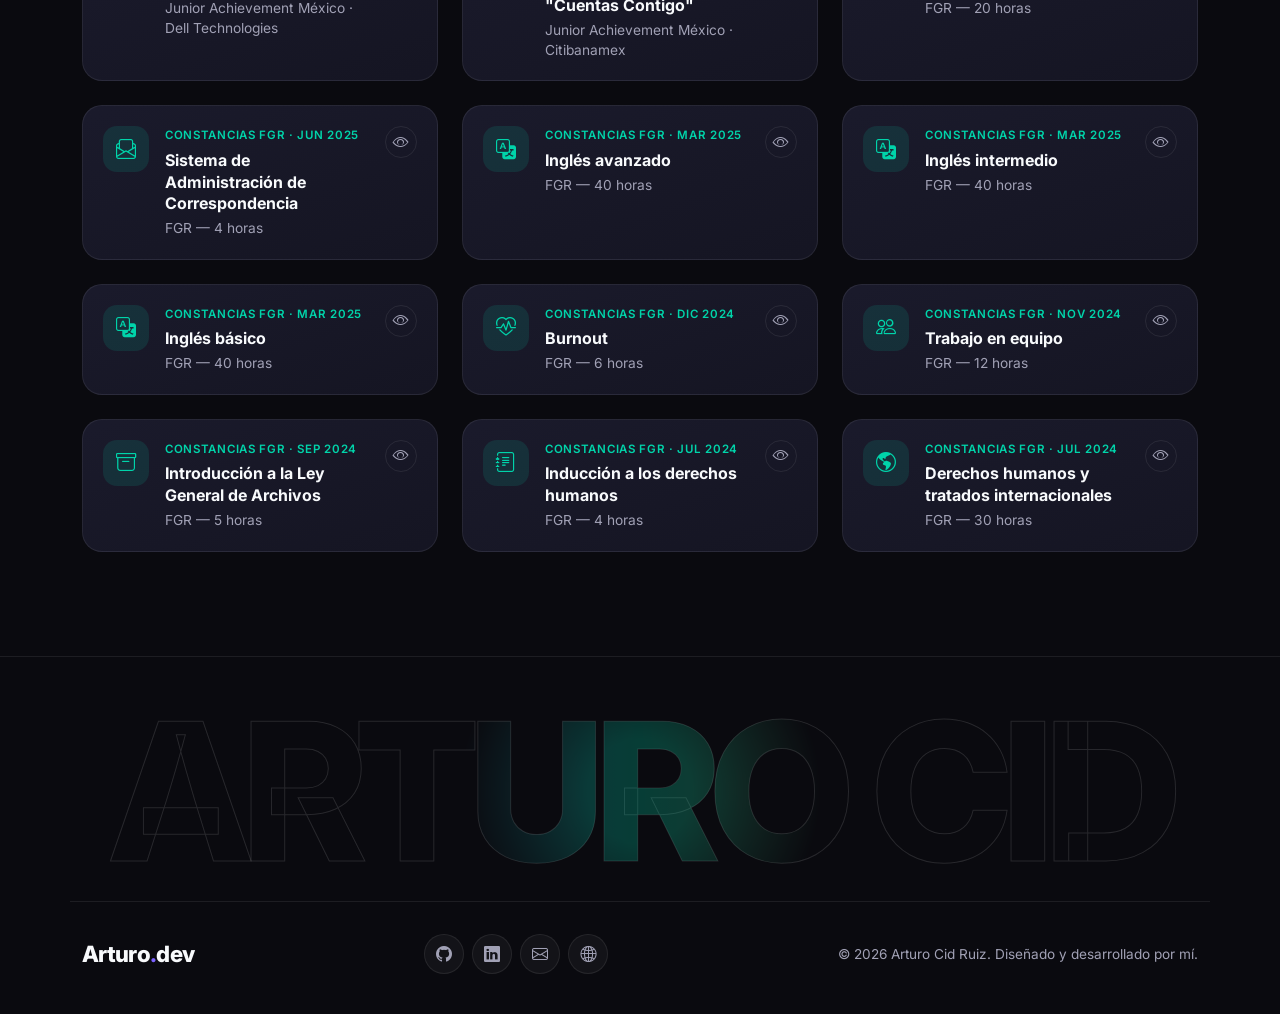
==== commit 0144379e: "actualizacion al 14 de octubre del 2026" ====
--- a/pages/certificados.html
+++ b/pages/certificados.html
@@ -73,7 +73,8 @@
     <div class="container footer-inner">
       <a class="navbar-brand" href="../index.html">Arturo<span class="brand-dot">.</span>dev</a>
       <div class="footer-social">
-        <a href="https://github.com/cuyox3" target="_blank" rel="noopener" class="social-link" aria-label="GitHub"><i class="bi bi-github"></i></a>
+        <a href="https://github.com/Cuyox3" target="_blank" rel="noopener" class="social-link" aria-label="GitHub"><i class="bi bi-github"></i></a>
+        <a href="https://www.linkedin.com/in/arturo-cid-ruiz/" target="_blank" rel="noopener" class="social-link" aria-label="LinkedIn"><i class="bi bi-linkedin"></i></a>
         <a href="mailto:contacto@cuyox3.com" class="social-link" aria-label="Email"><i class="bi bi-envelope"></i></a>
         <a href="https://cuyox3.com" target="_blank" rel="noopener" class="social-link" aria-label="Sitio web CuyoX3"><i class="bi bi-globe2"></i></a>
       </div>
--- a/styles/main.css
+++ b/styles/main.css
@@ -753,6 +753,31 @@
   margin: 0;
 }
 
+/* Habilidades blandas */
+.soft-skills {
+  margin-top: 2rem;
+  padding: 1.5rem 1.75rem;
+  background: rgba(255, 255, 255, 0.02);
+  border: 1px dashed var(--color-border-strong);
+  border-radius: var(--radius-lg);
+}
+
+.soft-skills h3 {
+  display: flex;
+  align-items: center;
+  gap: 0.6rem;
+  font-size: 1.05rem;
+  margin-bottom: 0.6rem;
+}
+
+.soft-skills h3 i { color: var(--color-secondary); }
+
+.soft-skills p {
+  margin: 0;
+  color: var(--color-text-muted);
+  line-height: 1.9;
+}
+
 /* ---------- 10. Trayectoria (timeline) ---------- */
 .timeline-heading {
   display: flex;
@@ -832,6 +857,42 @@
 .timeline-item ul li { margin-bottom: 0.25rem; }
 .timeline-item ul li::marker { color: rgba(var(--color-primary-rgb), 0.7); }
 
+/* Cursos */
+.timeline-heading--courses {
+  margin-top: 2.75rem;
+}
+
+.course-list {
+  list-style: none;
+  margin: 0;
+  padding: 0;
+  display: flex;
+  flex-direction: column;
+  gap: 0.5rem;
+}
+
+.course-list li {
+  display: flex;
+  justify-content: space-between;
+  align-items: baseline;
+  gap: 1rem;
+  padding: 0.65rem 0.9rem;
+  font-size: 0.9rem;
+  background: rgba(255, 255, 255, 0.02);
+  border: 1px solid var(--color-border);
+  border-radius: var(--radius-sm);
+  transition: border-color var(--transition-fast);
+}
+
+.course-list li:hover { border-color: var(--color-border-hover); }
+
+.course-list small {
+  flex-shrink: 0;
+  font-family: var(--font-mono);
+  font-size: 0.72rem;
+  color: var(--color-secondary);
+}
+
 /* ---------- 11. Proyectos ---------- */
 .project-card {
   height: 100%;
@@ -971,9 +1032,15 @@
   margin-bottom: 1rem;
 }
 
-.project-link {
+.project-links {
   margin-top: auto;
   padding-top: 1.1rem;
+  display: flex;
+  flex-wrap: wrap;
+  gap: 0.5rem 1.25rem;
+}
+
+.project-link {
   display: inline-flex;
   align-items: center;
   gap: 0.35rem;
@@ -1354,6 +1421,14 @@
 
 .contact-card .was-validated .form-control:invalid {
   border-color: var(--color-accent);
+}
+
+.form-honey {
+  position: absolute;
+  left: -9999px;
+  width: 1px;
+  height: 1px;
+  opacity: 0;
 }
 
 .form-note {
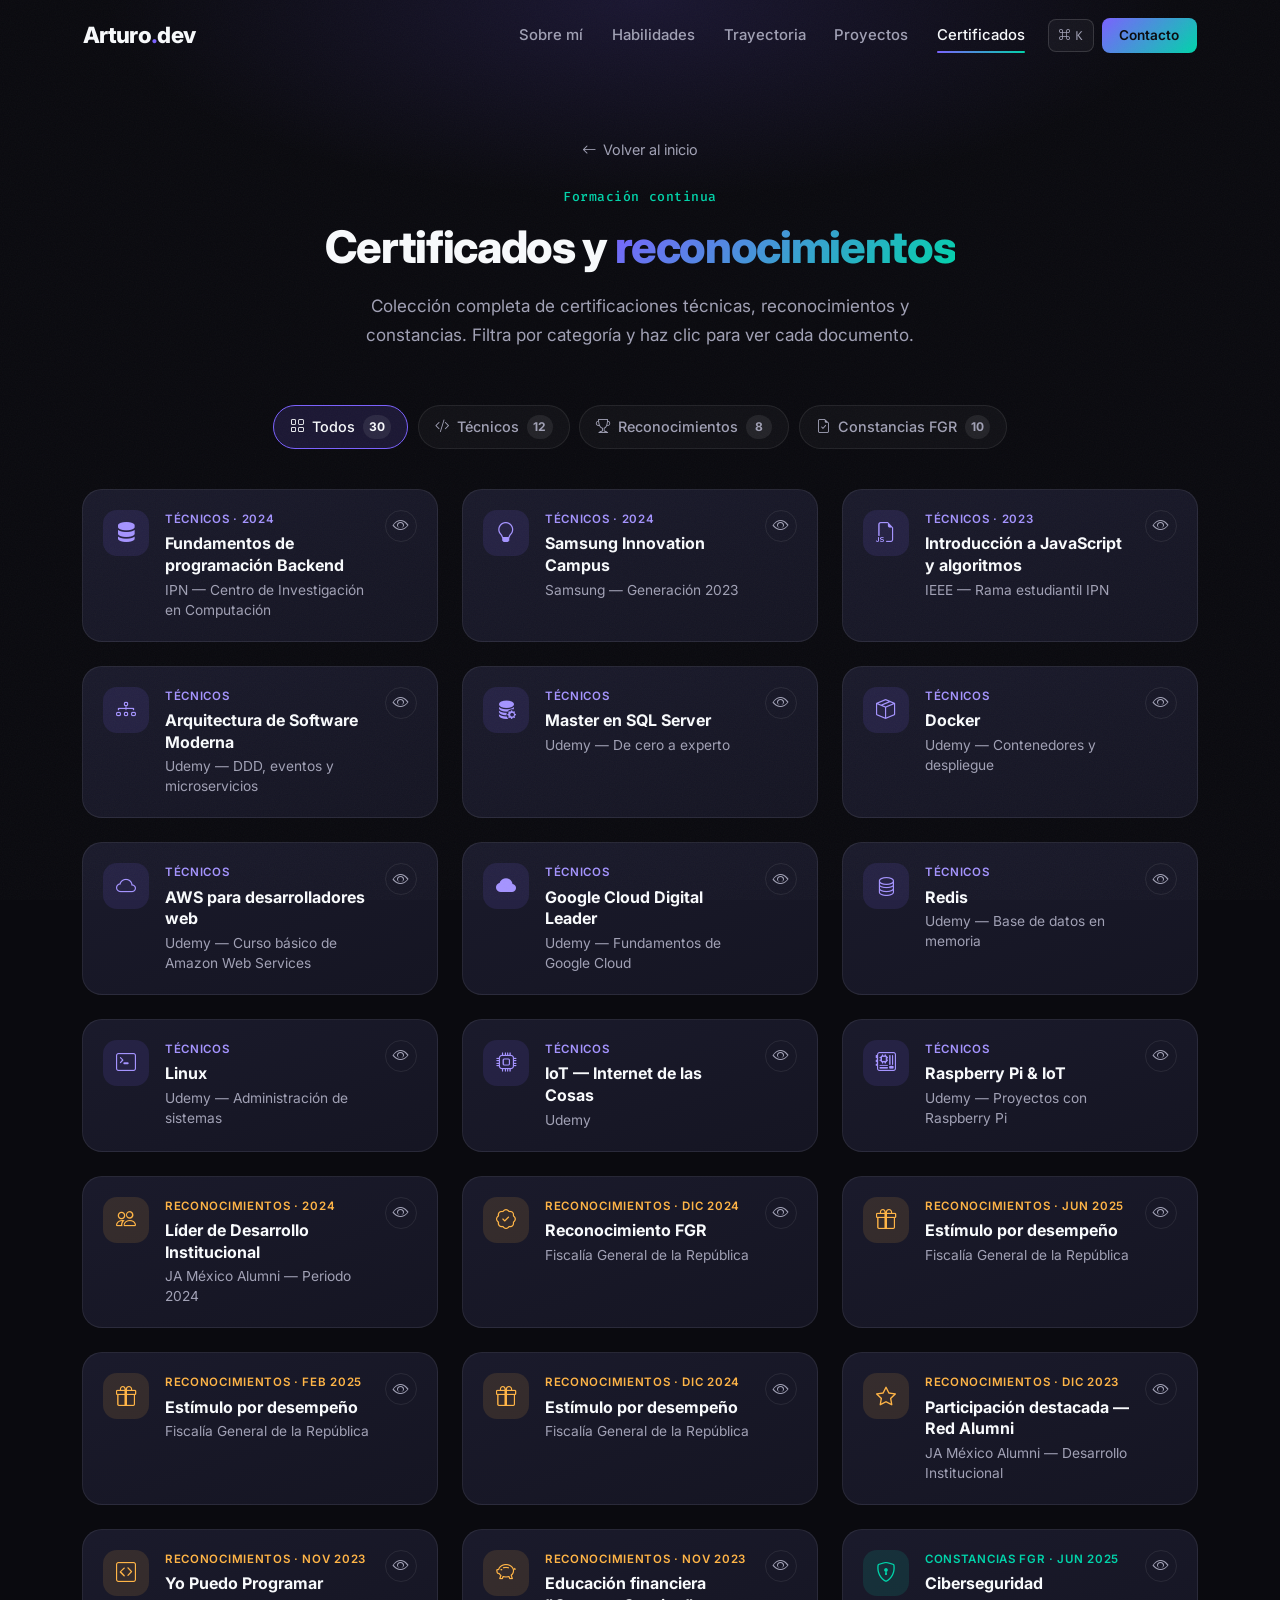
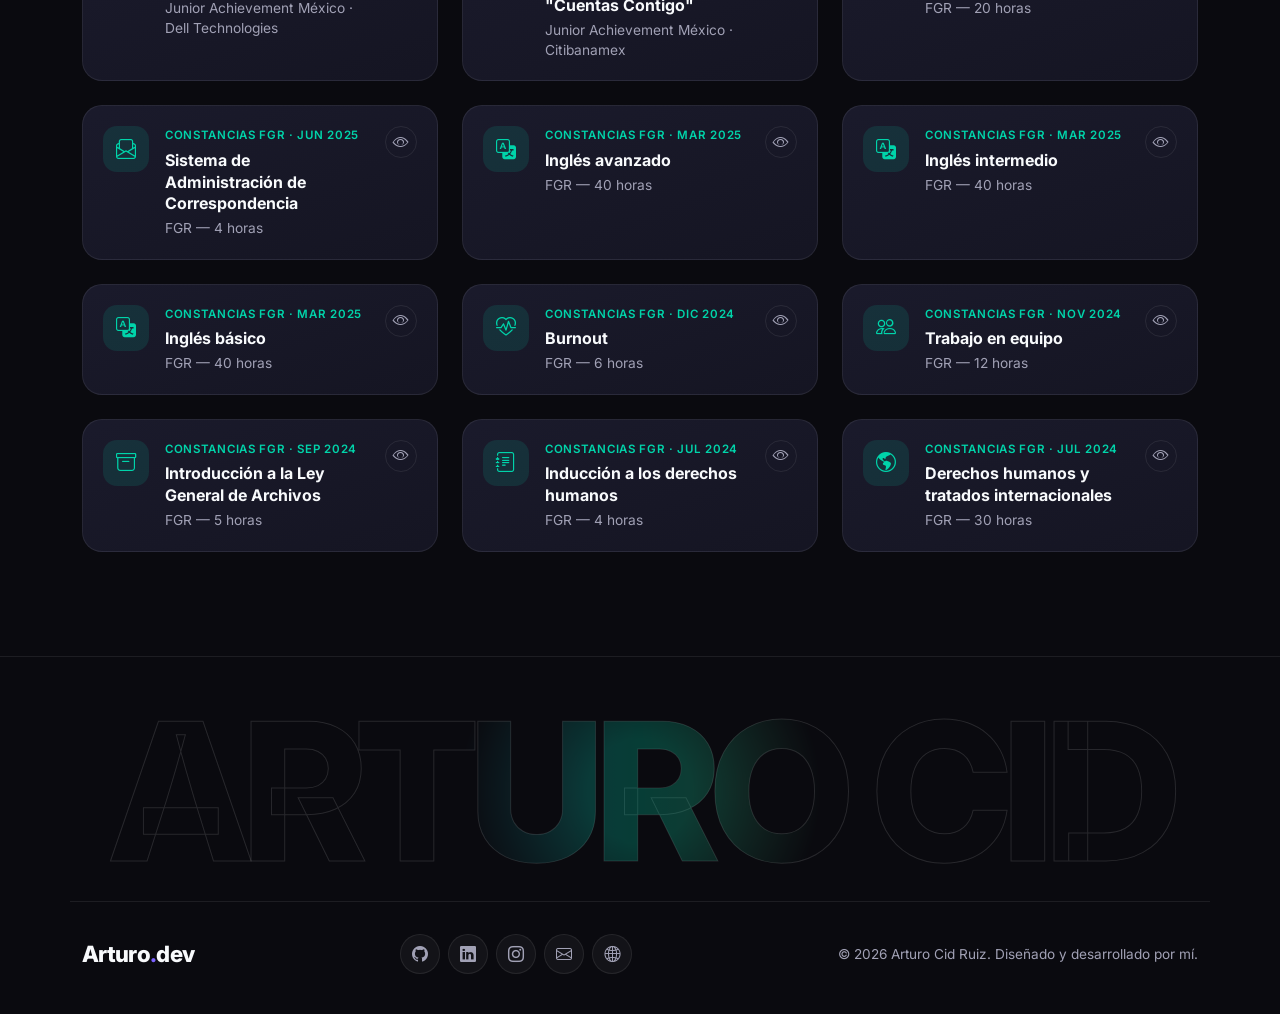
==== commit c38abea4: "actualizacion al 14 de octubre del 2026" ====
--- a/pages/certificados.html
+++ b/pages/certificados.html
@@ -75,6 +75,7 @@
       <div class="footer-social">
         <a href="https://github.com/Cuyox3" target="_blank" rel="noopener" class="social-link" aria-label="GitHub"><i class="bi bi-github"></i></a>
         <a href="https://www.linkedin.com/in/arturo-cid-ruiz/" target="_blank" rel="noopener" class="social-link" aria-label="LinkedIn"><i class="bi bi-linkedin"></i></a>
+        <a href="https://www.instagram.com/cuyo_x3/" target="_blank" rel="noopener" class="social-link" aria-label="Instagram de CuyoX3"><i class="bi bi-instagram"></i></a>
         <a href="mailto:contacto@cuyox3.com" class="social-link" aria-label="Email"><i class="bi bi-envelope"></i></a>
         <a href="https://cuyox3.com" target="_blank" rel="noopener" class="social-link" aria-label="Sitio web CuyoX3"><i class="bi bi-globe2"></i></a>
       </div>
--- a/styles/main.css
+++ b/styles/main.css
@@ -1186,6 +1186,152 @@
   color: var(--color-text-muted);
 }
 
+/* CuyoX3 en Instagram */
+.social-showcase {
+  margin-top: 4rem;
+  padding: 2rem;
+  background: var(--gradient-card);
+  border: 1px solid var(--color-border);
+  border-radius: var(--radius-lg);
+}
+
+.project-group .social-showcase {
+  margin-top: 2rem;
+}
+
+.social-showcase:empty {
+  display: none;
+}
+
+.social-showcase-head {
+  display: flex;
+  flex-wrap: wrap;
+  align-items: center;
+  gap: 1rem;
+  margin-bottom: 1.75rem;
+}
+
+.social-showcase-head > div {
+  flex: 1;
+  min-width: 200px;
+}
+
+.social-showcase-head h3 {
+  font-size: 1.3rem;
+  margin: 0 0 0.2rem;
+}
+
+.social-showcase-head p {
+  margin: 0;
+  font-size: 0.92rem;
+  color: var(--color-text-muted);
+}
+
+.social-showcase-icon,
+.reel-fallback-icon {
+  width: 52px;
+  height: 52px;
+  flex-shrink: 0;
+  display: flex;
+  align-items: center;
+  justify-content: center;
+  font-size: 1.5rem;
+  color: #fff;
+  border-radius: var(--radius-md);
+  background: linear-gradient(45deg, #f09433, #e6683c 25%, #dc2743 50%, #cc2366 75%, #bc1888);
+  box-shadow: 0 8px 24px rgba(220, 39, 67, 0.3);
+}
+
+.reel-grid {
+  display: flex;
+  flex-wrap: wrap;
+  justify-content: center;
+  gap: 1.5rem;
+}
+
+.reel-card {
+  width: 100%;
+  max-width: 360px;
+}
+
+/* Contenedor que Instagram reemplaza por su iframe; mientras tanto, tarjeta de respaldo */
+.reel-card blockquote.instagram-media {
+  margin: 0 !important;
+  min-width: 0 !important;
+  width: 100% !important;
+  border: 0 !important;
+  border-radius: var(--radius-md) !important;
+  background: transparent !important;
+}
+
+.reel-card iframe.instagram-media {
+  min-width: 0 !important;
+  width: 100% !important;
+  border-radius: var(--radius-md) !important;
+  background: #fff;
+}
+
+.reel-fallback {
+  display: flex;
+  flex-direction: column;
+  align-items: center;
+  justify-content: center;
+  gap: 0.9rem;
+  min-height: 420px;
+  padding: 2rem 1.5rem;
+  text-align: center;
+  color: var(--color-text);
+  background:
+    radial-gradient(circle at 30% 20%, rgba(220, 39, 67, 0.18), transparent 60%),
+    radial-gradient(circle at 70% 80%, rgba(240, 148, 51, 0.12), transparent 60%),
+    var(--color-bg-card);
+  border: 1px solid var(--color-border-strong);
+  border-radius: var(--radius-md);
+  transition: border-color var(--transition-base), transform var(--transition-base);
+}
+
+.reel-fallback:hover {
+  color: var(--color-text-heading);
+  border-color: rgba(220, 39, 67, 0.6);
+  transform: translateY(-4px);
+}
+
+.reel-fallback-text {
+  font-weight: 600;
+  max-width: 240px;
+}
+
+.reel-fallback-cta {
+  font-size: 0.85rem;
+  color: var(--color-text-muted);
+}
+
+.group-social {
+  margin-left: auto;
+  display: inline-flex;
+  align-items: center;
+  gap: 0.4rem;
+  padding: 0.4rem 0.9rem;
+  font-size: 0.85rem;
+  font-weight: 600;
+  color: var(--color-text-heading);
+  border: 1px solid var(--color-border-strong);
+  border-radius: var(--radius-pill);
+  white-space: nowrap;
+}
+
+.group-social:hover {
+  color: #fff;
+  border-color: #dc2743;
+  background: rgba(220, 39, 67, 0.15);
+}
+
+@media (max-width: 575.98px) {
+  .social-showcase { padding: 1.25rem; }
+  .group-social { margin-left: 0; }
+  .project-group-head { flex-wrap: wrap; }
+}
+
 /* ---------- 12. Certificados ---------- */
 .filter-bar {
   display: flex;
